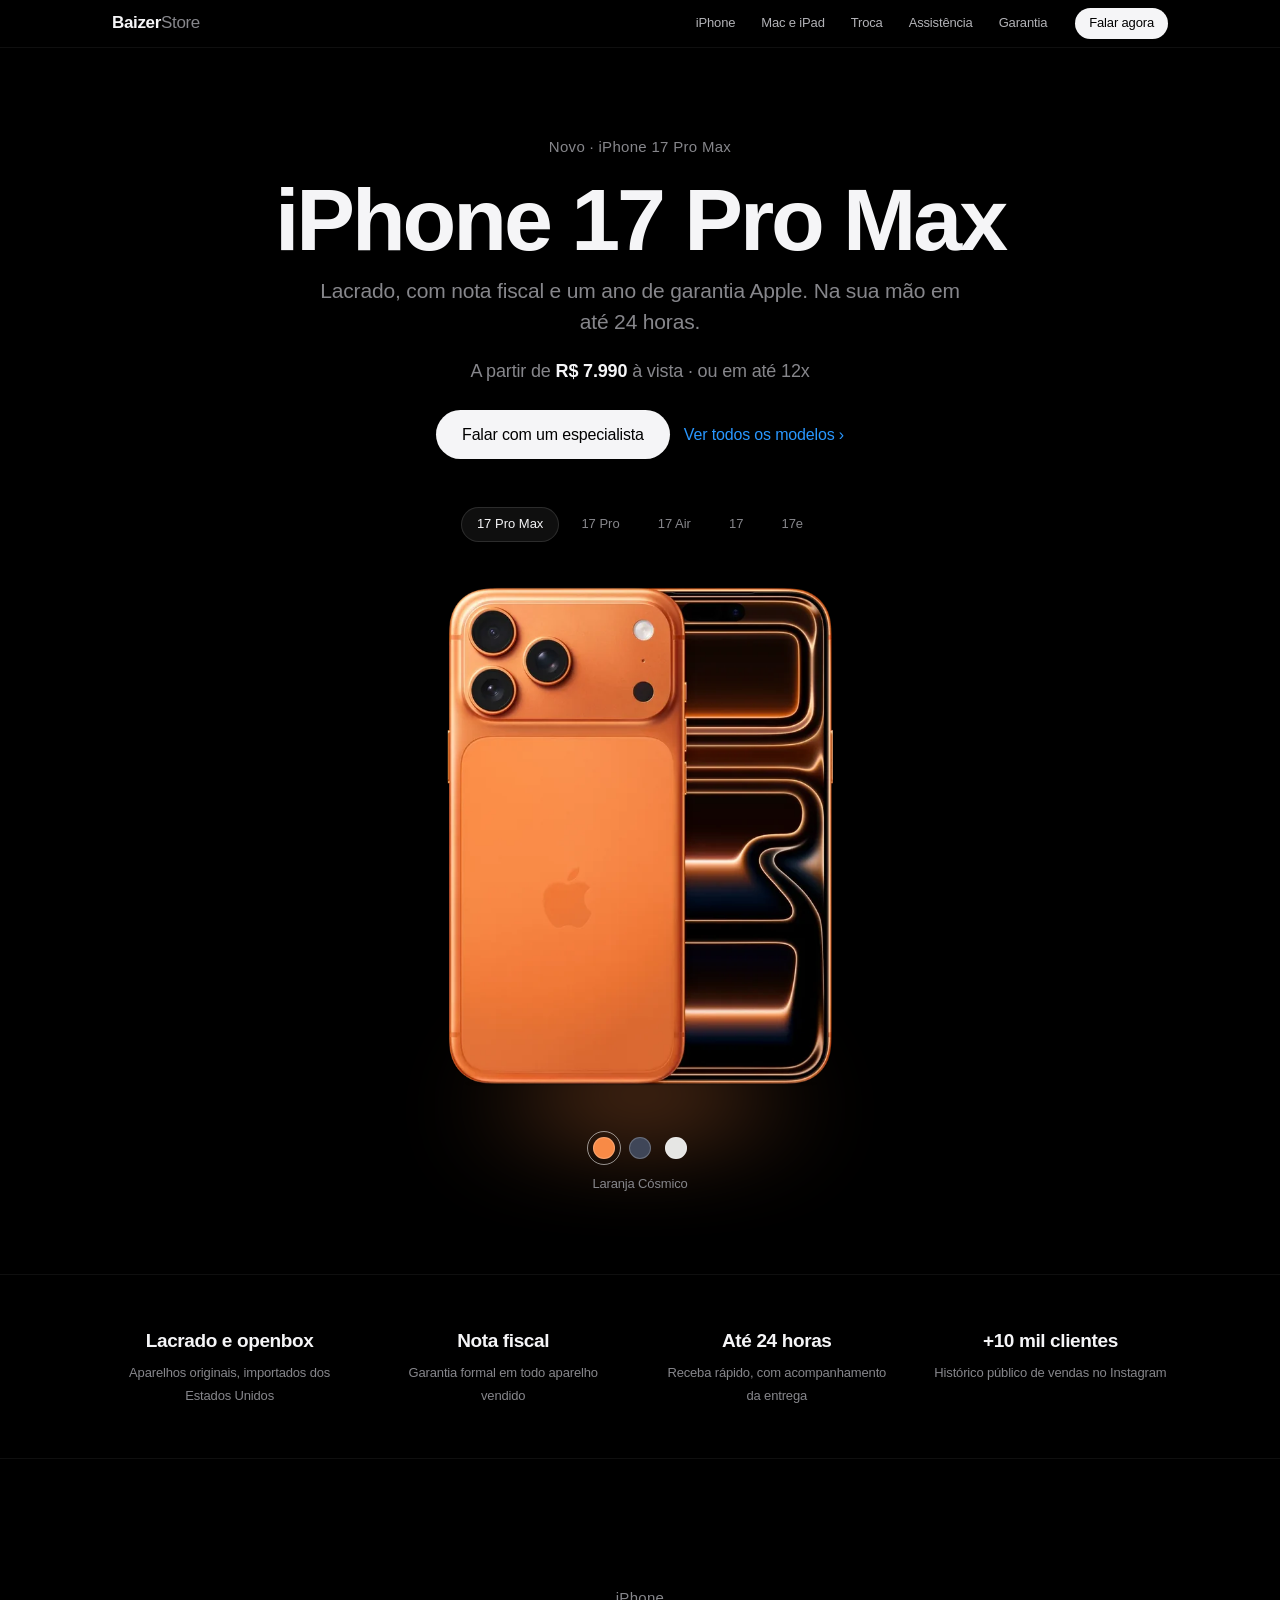
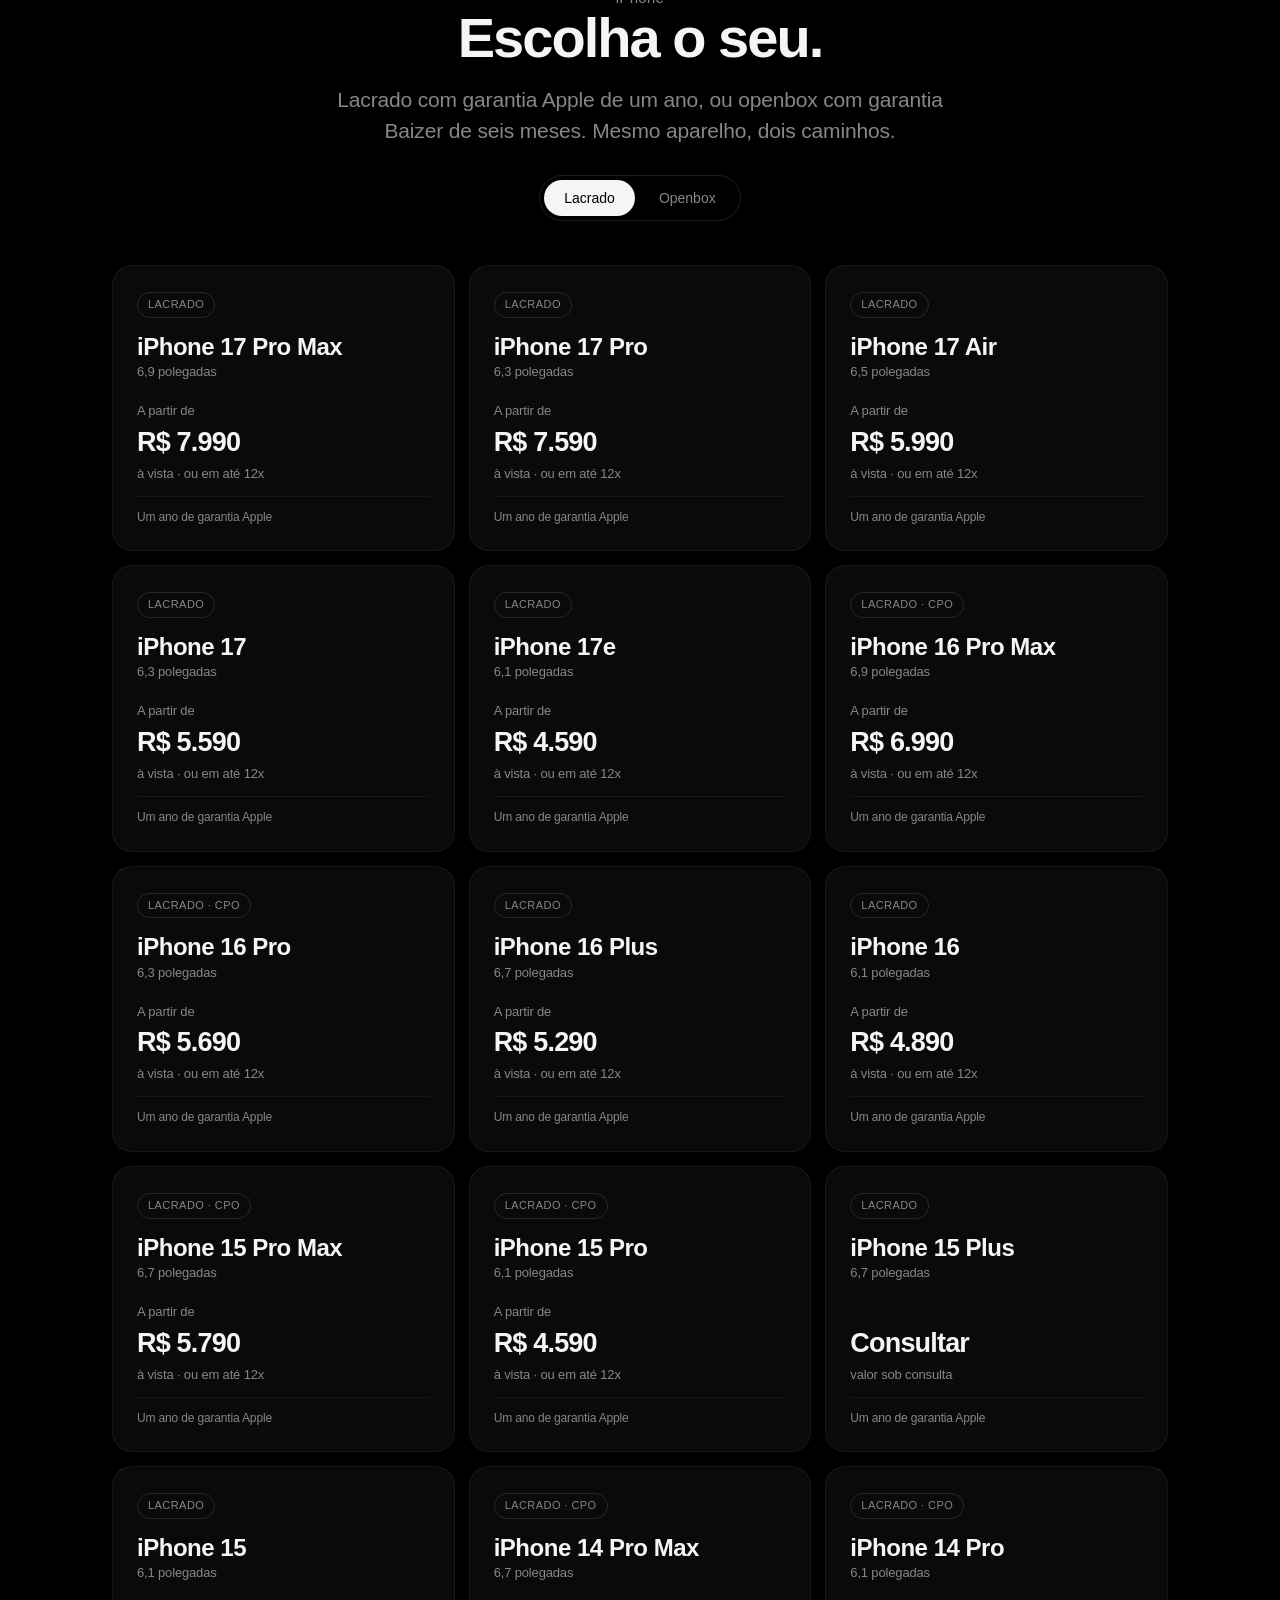
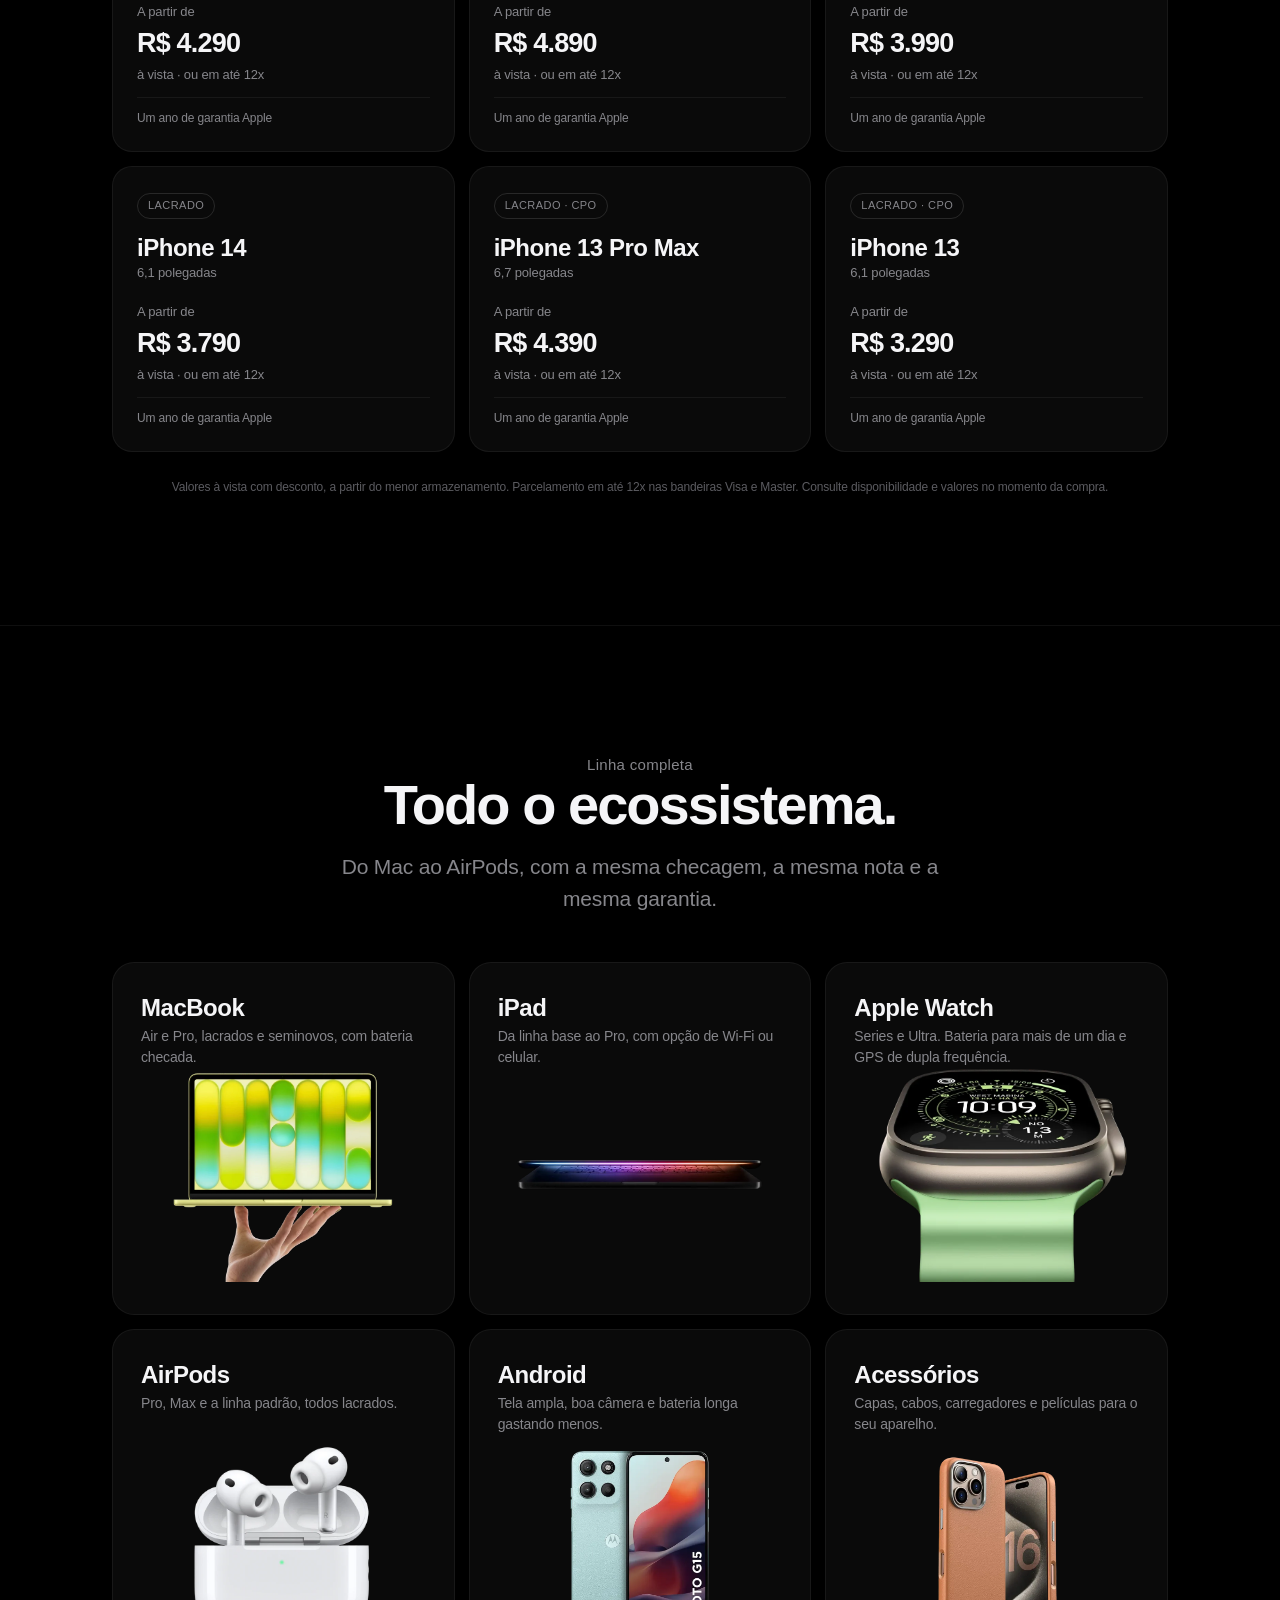
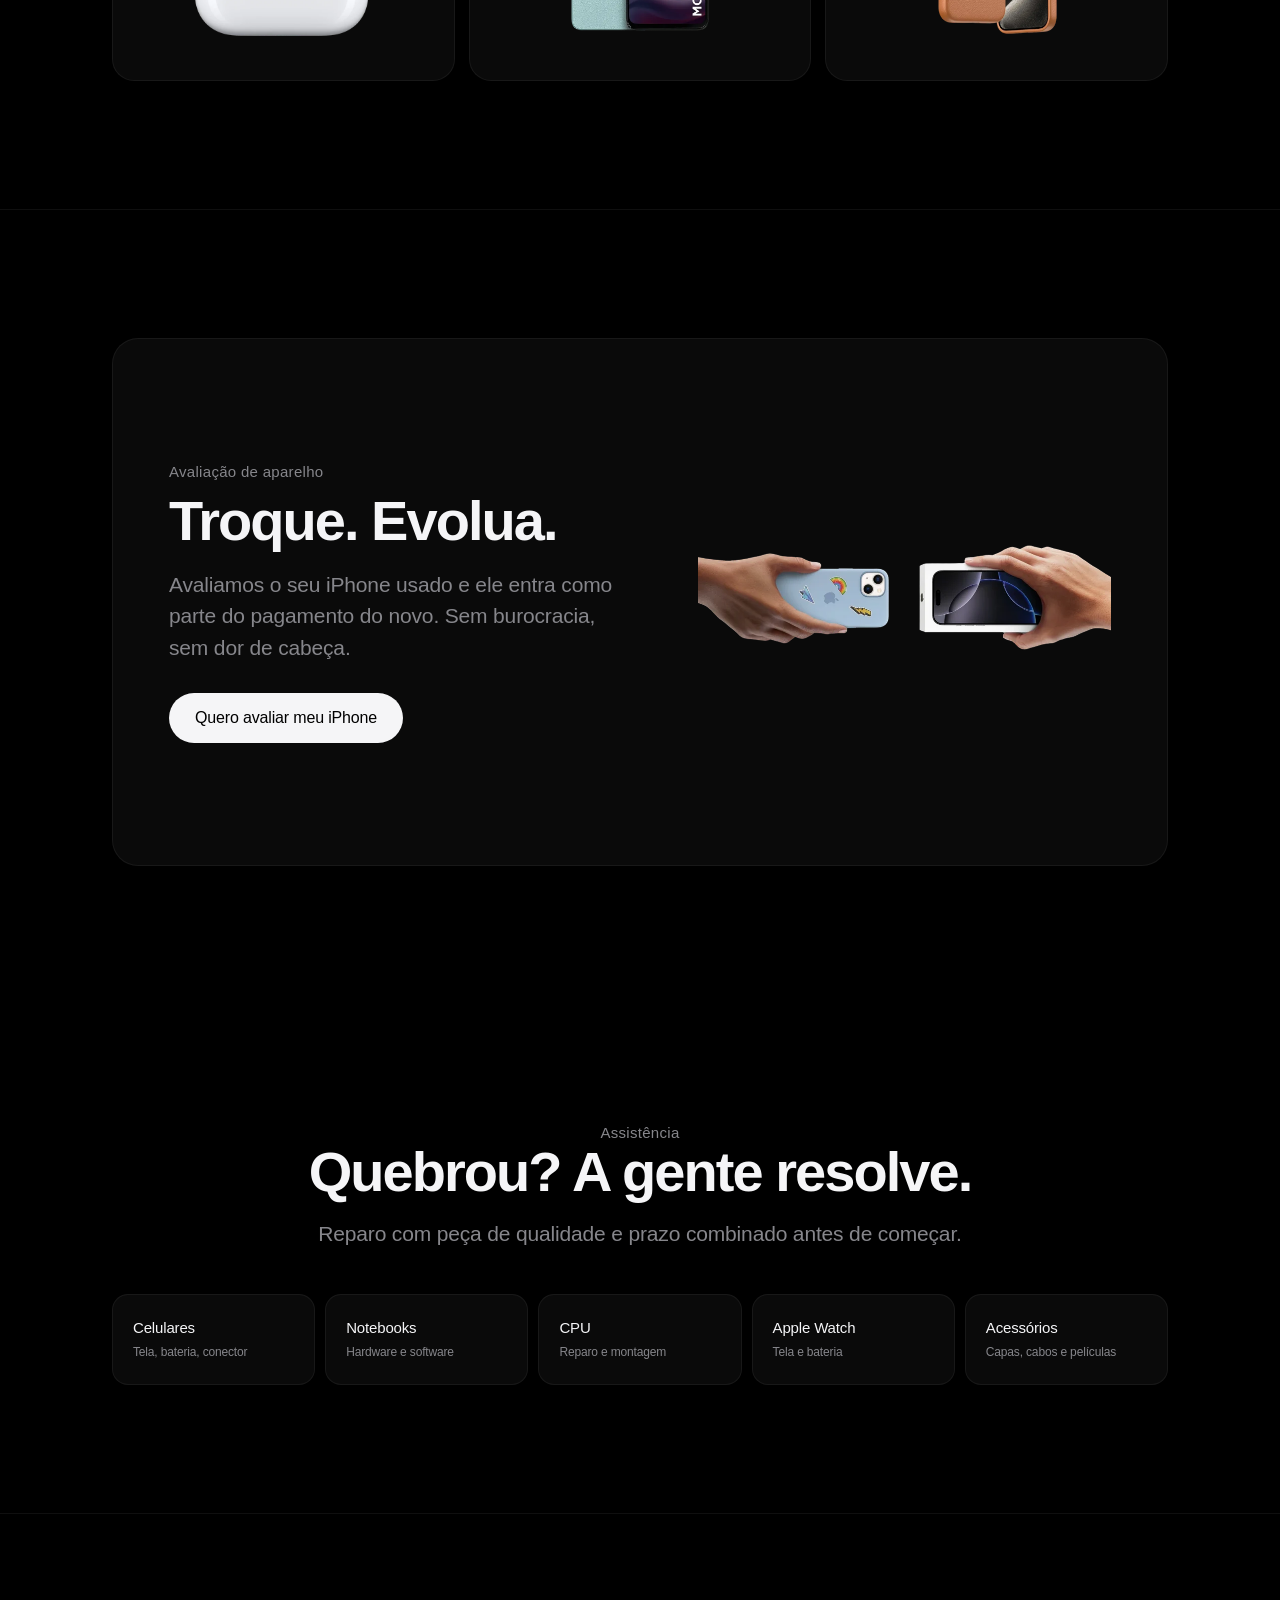
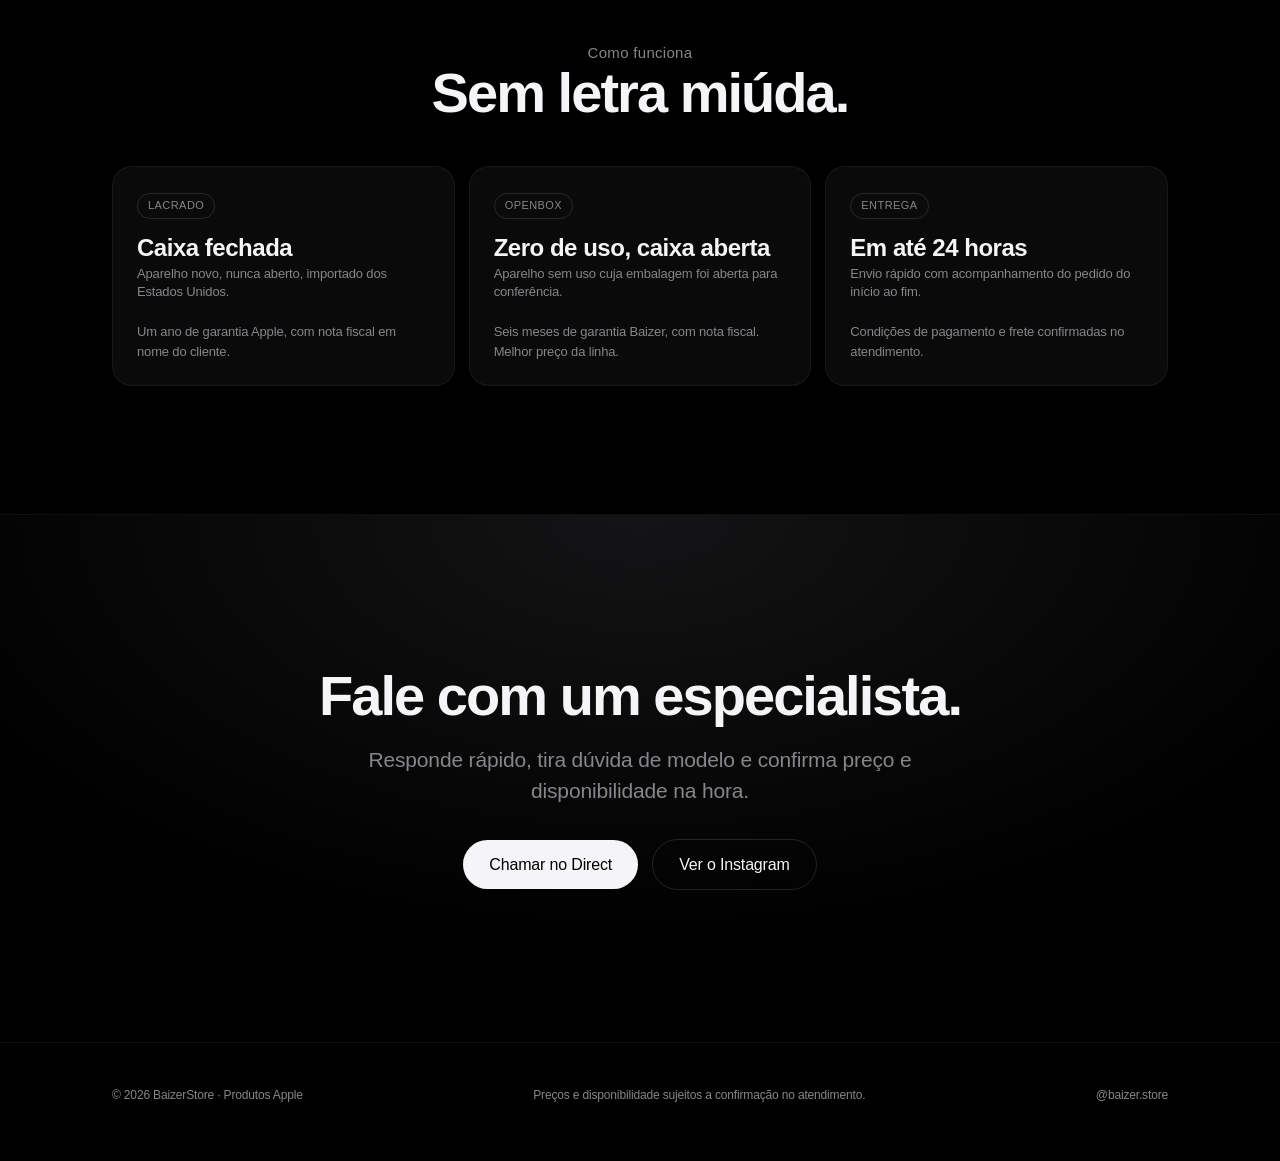
==== index.html @ 70002c38 "subindo loja para teste" ====
<!DOCTYPE html>
<html lang="pt-BR">
<head>
<meta charset="utf-8">
<meta name="viewport" content="width=device-width,initial-scale=1,viewport-fit=cover">
<title>BaizerStore — Produtos Apple</title>
<meta name="description" content="iPhone lacrado e openbox com nota fiscal, garantia e entrega em até 24 horas. Mais de 10 mil clientes satisfeitos.">
<style>
:root{
  --bg:#000; --surface:#0a0a0a; --surface2:#141416;
  --line:rgba(255,255,255,.12); --line2:rgba(255,255,255,.06);
  --txt:#f5f5f7; --muted:#86868b; --link:#2997ff;
  --nav:48px; --pad:clamp(20px,5vw,32px); --max:1120px;
}
*{margin:0;padding:0;box-sizing:border-box}
html{scroll-behavior:smooth;scroll-padding-top:calc(var(--nav) + 16px);-webkit-text-size-adjust:100%}
body{background:var(--bg);color:var(--txt);font-family:-apple-system,BlinkMacSystemFont,"SF Pro Display","SF Pro Text","Helvetica Neue",Helvetica,Arial,sans-serif;
  -webkit-font-smoothing:antialiased;line-height:1.45;letter-spacing:-.01em;overflow-x:hidden}
img{display:block;max-width:100%}
a{color:inherit;text-decoration:none}
button{font:inherit;color:inherit;background:none;border:0;cursor:pointer}
.wrap{max-width:var(--max);margin:0 auto;padding:0 var(--pad)}
.sec{padding:clamp(72px,11vw,128px) 0}
.eyebrow{font-size:clamp(13px,1.4vw,15px);color:var(--muted);letter-spacing:.02em;font-weight:500}
h1,h2,h3{letter-spacing:-.035em;font-weight:600;line-height:1.05}
h1{font-size:clamp(44px,9vw,88px)}
h2{font-size:clamp(32px,5.6vw,56px)}
h3{font-size:clamp(19px,2.2vw,24px);letter-spacing:-.02em}
.lead{color:var(--muted);font-size:clamp(16px,2vw,21px);line-height:1.5;max-width:56ch}
.center{text-align:center}.center .lead{margin-inline:auto}
.muted{color:var(--muted)}
.small{font-size:13px;line-height:1.5}

/* nav */
header{position:fixed;inset:0 0 auto;height:var(--nav);z-index:100;
  background:rgba(0,0,0,.72);backdrop-filter:saturate(180%) blur(20px);-webkit-backdrop-filter:saturate(180%) blur(20px);
  border-bottom:1px solid var(--line2)}
header .wrap{height:100%;display:flex;align-items:center;gap:28px}
.logo{font-weight:600;font-size:17px;letter-spacing:-.02em;margin-right:auto}
.logo span{color:var(--muted);font-weight:400}
nav{display:flex;gap:26px;font-size:13px;color:#d2d2d7}
nav a{opacity:.85;transition:opacity .2s}
nav a:hover{opacity:1}
.navcta{font-size:13px;font-weight:500;padding:6px 14px;border-radius:980px;background:var(--txt);color:#000}
@media(max-width:860px){nav{display:none}}

/* buttons */
.btn{display:inline-flex;align-items:center;justify-content:center;gap:8px;padding:13px 26px;border-radius:980px;
  font-size:16px;font-weight:500;transition:transform .2s,background .2s,opacity .2s;white-space:nowrap}
.btn:active{transform:scale(.97)}
.btn-p{background:var(--txt);color:#000}
.btn-p:hover{background:#fff}
.btn-s{border:1px solid var(--line);color:var(--txt)}
.btn-s:hover{background:rgba(255,255,255,.06)}
.link{color:var(--link);font-size:16px;display:inline-flex;align-items:center;gap:4px}
.link:hover{text-decoration:underline}
.actions{display:flex;gap:14px;flex-wrap:wrap;align-items:center;justify-content:center}

/* slots de imagem */
.slot{position:relative;display:grid;place-items:center;aspect-ratio:var(--ar,1);width:100%;overflow:hidden;border-radius:18px}
.slot img{position:absolute;inset:0;width:100%;height:100%;object-fit:contain}
.slot.empty img{display:none}
.slot.empty{border:1px dashed rgba(255,255,255,.16);background:
  radial-gradient(120% 90% at 50% 0%,rgba(255,255,255,.05),transparent 70%)}
.slot.empty::after{content:"img/" attr(data-file);position:absolute;font-size:11px;letter-spacing:0;
  color:#5b5b60;font-family:ui-monospace,SFMono-Regular,Menlo,monospace;padding:0 12px;text-align:center;line-height:1.6}

/* hero */
.hero{padding-top:calc(var(--nav) + clamp(48px,8vw,88px));padding-bottom:clamp(48px,7vw,80px);text-align:center}
.hero h1{margin:.18em 0 .1em}
.price-line{font-size:clamp(15px,1.8vw,18px);color:var(--muted);margin-bottom:26px}
.price-line b{color:var(--txt);font-weight:600}

/* device stage */
.stage{margin:clamp(28px,5vw,48px) auto 0;max-width:430px;perspective:1400px}
.device{transform-style:preserve-3d;animation:float 9s ease-in-out infinite;transition:transform .75s cubic-bezier(.32,.72,0,1),opacity .35s}
.device.swap{opacity:0;transform:rotateY(80deg) scale(.94)}
@media(max-width:600px){.stage{max-width:290px}}
@keyframes float{
  0%,100%{transform:rotateY(-13deg) rotateX(4deg) translateY(0)}
  50%{transform:rotateY(13deg) rotateX(-2deg) translateY(-14px)}
}
@media(prefers-reduced-motion:reduce){.device{animation:none}}
.glow{position:absolute;inset:auto 0 -6%;height:36%;filter:blur(46px);opacity:.5;z-index:-1;
  background:radial-gradient(60% 100% at 50% 100%,var(--glow,#3a3a3f),transparent 72%);transition:background .6s}
.stage-in{position:relative}
.models{display:flex;gap:6px;justify-content:center;margin-bottom:26px;overflow-x:auto;scrollbar-width:none;
  padding-inline:var(--pad);margin-inline:calc(var(--pad) * -1)}
.models::-webkit-scrollbar{display:none}
.models button{flex:0 0 auto}
.models button{font-size:13px;padding:7px 15px;border-radius:980px;color:var(--muted);border:1px solid transparent;transition:.25s}
.models button:hover{color:var(--txt)}
.models button[aria-selected="true"]{color:var(--txt);border-color:var(--line);background:rgba(255,255,255,.06)}
.colors{display:flex;gap:14px;justify-content:center;align-items:center;margin-top:30px;min-height:26px}
.colors button{width:22px;height:22px;border-radius:50%;box-shadow:inset 0 0 0 1px rgba(255,255,255,.22);
  position:relative;transition:transform .2s}
.colors button:hover{transform:scale(1.12)}
.colors button[aria-selected="true"]::after{content:"";position:absolute;inset:-6px;border-radius:50%;border:1px solid rgba(255,255,255,.55)}
.color-name{margin-top:14px;font-size:13px;color:var(--muted);min-height:19px}

/* trust bar */
.trust{border-block:1px solid var(--line2);padding:clamp(36px,5vw,52px) 0}
.trust ul{list-style:none;display:grid;grid-template-columns:repeat(4,1fr);gap:clamp(20px,3vw,40px);text-align:center}
.trust li strong{display:block;font-size:clamp(16px,1.9vw,19px);font-weight:600;letter-spacing:-.02em;margin-bottom:5px}
.trust li span{font-size:13px;color:var(--muted);line-height:1.5}
@media(max-width:720px){.trust ul{grid-template-columns:repeat(2,1fr);gap:30px 20px}}

/* tabs */
.tabs{display:inline-flex;gap:4px;padding:4px;border:1px solid var(--line);border-radius:980px;margin:28px auto 0}
.tabs button{font-size:14px;padding:8px 20px;border-radius:980px;color:var(--muted);transition:.25s}
.tabs button[aria-selected="true"]{background:var(--txt);color:#000;font-weight:500}

/* grid de modelos */
.grid{display:grid;gap:14px;margin-top:44px}
.g3{grid-template-columns:repeat(3,1fr)}
.g2{grid-template-columns:repeat(2,1fr)}
@media(max-width:900px){.g3{grid-template-columns:repeat(2,1fr)}}
@media(max-width:600px){.g3,.g2{grid-template-columns:1fr}}
.card{background:var(--surface);border:1px solid var(--line2);border-radius:20px;padding:26px 24px 24px;
  display:flex;flex-direction:column;transition:border-color .25s,transform .25s}
.card:hover{border-color:var(--line);transform:translateY(-3px)}
.tag{align-self:flex-start;font-size:11px;letter-spacing:.04em;text-transform:uppercase;color:var(--muted);
  border:1px solid var(--line);border-radius:980px;padding:4px 10px;margin-bottom:16px}
.card h3{margin-bottom:4px}
.card .spec{font-size:13px;color:var(--muted);margin-bottom:20px}
.card .from{margin-top:auto;font-size:13px;color:var(--muted)}
.card .val{font-size:clamp(22px,2.6vw,27px);font-weight:600;letter-spacing:-.03em;color:var(--txt);display:block;margin:2px 0 3px}
.card .warr{font-size:12px;color:var(--muted);margin-top:12px;padding-top:12px;border-top:1px solid var(--line2)}
.note{font-size:12px;color:#5b5b60;margin-top:26px;line-height:1.6}

/* categorias */
.cats{display:grid;grid-template-columns:repeat(3,1fr);gap:14px;margin-top:48px}
@media(max-width:900px){.cats{grid-template-columns:repeat(2,1fr)}}
@media(max-width:560px){.cats{grid-template-columns:1fr}}
.cat{background:var(--surface);border:1px solid var(--line2);border-radius:22px;padding:32px 28px;
  display:flex;flex-direction:column;min-height:320px;transition:border-color .25s,transform .25s}
.cat:hover{border-color:var(--line);transform:translateY(-3px)}
.cat h3{margin-bottom:6px}
.cat p{font-size:14px;color:var(--muted);line-height:1.5}
.cat .slot{margin-top:auto}

/* faixas */
.split{display:grid;grid-template-columns:1.05fr .95fr;gap:clamp(32px,6vw,72px);align-items:center}
@media(max-width:860px){.split{grid-template-columns:1fr}}
.panel{background:var(--surface);border:1px solid var(--line2);border-radius:26px;padding:clamp(32px,5vw,56px)}
.svcs{display:grid;grid-template-columns:repeat(5,1fr);gap:10px;margin-top:44px}
@media(max-width:900px){.svcs{grid-template-columns:repeat(2,1fr)}}
.svc{border:1px solid var(--line2);border-radius:16px;padding:22px 20px;font-size:15px;font-weight:500;
  background:var(--surface);transition:border-color .25s}
.svc:hover{border-color:var(--line)}
.svc span{display:block;font-size:12px;color:var(--muted);font-weight:400;margin-top:6px}

/* cta final */
.final{text-align:center;padding:clamp(88px,13vw,152px) 0;
  background:radial-gradient(90% 120% at 50% 0%,#141416,#000 68%);border-top:1px solid var(--line2)}

/* footer */
footer{border-top:1px solid var(--line2);padding:44px 0 56px;font-size:12px;color:var(--muted)}
.frow{display:flex;justify-content:space-between;gap:24px;flex-wrap:wrap;align-items:center}
footer a:hover{color:var(--txt)}
</style>
</head>
<body>

<header>
  <div class="wrap">
    <a class="logo" href="#topo">Baizer<span>Store</span></a>
    <nav>
      <a href="#iphone">iPhone</a>
      <a href="#linha">Mac e iPad</a>
      <a href="#troca">Troca</a>
      <a href="#servicos">Assistência</a>
      <a href="#garantia">Garantia</a>
    </nav>
    <a class="navcta" href="https://ig.me/m/baizer.store" target="_blank" rel="noopener">Falar agora</a>
  </div>
</header>

<main id="topo">

<!-- HERO -->
<section class="hero">
  <div class="wrap">
    <p class="eyebrow">Novo · iPhone 17 Pro Max</p>
    <h1 id="heroModelo">iPhone 17 Pro Max</h1>
    <p class="lead center" style="margin:0 auto 20px">Lacrado, com nota fiscal e um ano de garantia Apple. Na sua mão em até 24 horas.</p>
    <p class="price-line">A partir de <b id="heroPreco">R$ 7.990</b> à vista · ou em até 12x</p>
    <div class="actions">
      <a class="btn btn-p" href="https://ig.me/m/baizer.store" target="_blank" rel="noopener">Falar com um especialista</a>
      <a class="link" href="#iphone">Ver todos os modelos ›</a>
    </div>

    <div class="stage">
      <div class="models" id="modelTabs" role="tablist" aria-label="Modelos"></div>
      <div class="stage-in">
        <div class="glow" id="glow"></div>
        <div class="device" id="device">
          <div class="slot" style="--ar:4/5"><img id="heroImg" alt="iPhone"></div>
        </div>
      </div>
      <div class="colors" id="colorDots" role="tablist" aria-label="Cores"></div>
      <p class="color-name" id="colorName"></p>
    </div>
  </div>
</section>

<!-- TRUST -->
<section class="trust">
  <div class="wrap">
    <ul>
      <li><strong>Lacrado e openbox</strong><span>Aparelhos originais, importados dos Estados Unidos</span></li>
      <li><strong>Nota fiscal</strong><span>Garantia formal em todo aparelho vendido</span></li>
      <li><strong>Até 24 horas</strong><span>Receba rápido, com acompanhamento da entrega</span></li>
      <li><strong>+10 mil clientes</strong><span>Histórico público de vendas no Instagram</span></li>
    </ul>
  </div>
</section>

<!-- IPHONE -->
<section class="sec" id="iphone">
  <div class="wrap center">
    <p class="eyebrow">iPhone</p>
    <h2>Escolha o seu.</h2>
    <p class="lead center" style="margin-top:16px">Lacrado com garantia Apple de um ano, ou openbox com garantia Baizer de seis meses. Mesmo aparelho, dois caminhos.</p>
    <div class="tabs" id="condTabs" role="tablist" aria-label="Condição">
      <button role="tab" aria-selected="true" data-cond="lacrado">Lacrado</button>
      <button role="tab" aria-selected="false" data-cond="openbox">Openbox</button>
    </div>
  </div>
  <div class="wrap">
    <div class="grid g3" id="iphoneGrid"></div>
    <p class="note center" id="condNota"></p>
  </div>
</section>

<!-- CATEGORIAS -->
<section class="sec" id="linha" style="border-top:1px solid var(--line2)">
  <div class="wrap center">
    <p class="eyebrow">Linha completa</p>
    <h2>Todo o ecossistema.</h2>
    <p class="lead center" style="margin-top:16px">Do Mac ao AirPods, com a mesma checagem, a mesma nota e a mesma garantia.</p>
  </div>
  <div class="wrap">
    <div class="cats">
      <a class="cat" href="https://ig.me/m/baizer.store" target="_blank" rel="noopener">
        <h3>MacBook</h3><p>Air e Pro, lacrados e seminovos, com bateria checada.</p>
        <div class="slot" style="--ar:4/3" data-file="macbook.png"><img src="img/macbook.png" alt="MacBook"></div>
      </a>
      <a class="cat" href="https://ig.me/m/baizer.store" target="_blank" rel="noopener">
        <h3>iPad</h3><p>Da linha base ao Pro, com opção de Wi-Fi ou celular.</p>
        <div class="slot" style="--ar:4/3" data-file="ipad.png"><img src="img/ipad.png" alt="iPad"></div>
      </a>
      <a class="cat" href="https://ig.me/m/baizer.store" target="_blank" rel="noopener">
        <h3>Apple Watch</h3><p>Series e Ultra. Bateria para mais de um dia e GPS de dupla frequência.</p>
        <div class="slot" style="--ar:4/3" data-file="apple-watch.png"><img src="img/apple-watch.png" alt="Apple Watch"></div>
      </a>
      <a class="cat" href="https://ig.me/m/baizer.store" target="_blank" rel="noopener">
        <h3>AirPods</h3><p>Pro, Max e a linha padrão, todos lacrados.</p>
        <div class="slot" style="--ar:4/3" data-file="airpods.png"><img src="img/airpods.png" alt="AirPods"></div>
      </a>
      <a class="cat" href="https://ig.me/m/baizer.store" target="_blank" rel="noopener">
        <h3>Android</h3><p>Tela ampla, boa câmera e bateria longa gastando menos.</p>
        <div class="slot" style="--ar:4/3" data-file="android.png"><img src="img/android.png" alt="Android"></div>
      </a>
      <a class="cat" href="https://ig.me/m/baizer.store" target="_blank" rel="noopener">
        <h3>Acessórios</h3><p>Capas, cabos, carregadores e películas para o seu aparelho.</p>
        <div class="slot" style="--ar:4/3" data-file="acessorios.png"><img src="img/acessorios.png" alt="Acessórios"></div>
      </a>
    </div>
  </div>
</section>

<!-- TROCA -->
<section class="sec" id="troca" style="border-top:1px solid var(--line2)">
  <div class="wrap">
    <div class="panel split">
      <div>
        <p class="eyebrow">Avaliação de aparelho</p>
        <h2 style="margin:.16em 0 18px">Troque. Evolua.</h2>
        <p class="lead">Avaliamos o seu iPhone usado e ele entra como parte do pagamento do novo. Sem burocracia, sem dor de cabeça.</p>
        <div class="actions" style="justify-content:flex-start;margin-top:30px">
          <a class="btn btn-p" href="https://ig.me/m/baizer.store" target="_blank" rel="noopener">Quero avaliar meu iPhone</a>
        </div>
      </div>
      <div class="slot" style="--ar:1/1" data-file="troca.png"><img src="img/troca.png" alt="Avaliação de iPhone usado"></div>
    </div>
  </div>
</section>

<!-- SERVICOS -->
<section class="sec" id="servicos">
  <div class="wrap center">
    <p class="eyebrow">Assistência</p>
    <h2>Quebrou? A gente resolve.</h2>
    <p class="lead center" style="margin-top:16px">Reparo com peça de qualidade e prazo combinado antes de começar.</p>
  </div>
  <div class="wrap">
    <div class="svcs">
      <div class="svc">Celulares<span>Tela, bateria, conector</span></div>
      <div class="svc">Notebooks<span>Hardware e software</span></div>
      <div class="svc">CPU<span>Reparo e montagem</span></div>
      <div class="svc">Apple Watch<span>Tela e bateria</span></div>
      <div class="svc">Acessórios<span>Capas, cabos e películas</span></div>
    </div>
  </div>
</section>

<!-- GARANTIA -->
<section class="sec" id="garantia" style="border-top:1px solid var(--line2)">
  <div class="wrap center">
    <p class="eyebrow">Como funciona</p>
    <h2>Sem letra miúda.</h2>
  </div>
  <div class="wrap">
    <div class="grid g3">
      <div class="card"><span class="tag">Lacrado</span><h3>Caixa fechada</h3>
        <p class="spec">Aparelho novo, nunca aberto, importado dos Estados Unidos.</p>
        <p class="muted small">Um ano de garantia Apple, com nota fiscal em nome do cliente.</p></div>
      <div class="card"><span class="tag">Openbox</span><h3>Zero de uso, caixa aberta</h3>
        <p class="spec">Aparelho sem uso cuja embalagem foi aberta para conferência.</p>
        <p class="muted small">Seis meses de garantia Baizer, com nota fiscal. Melhor preço da linha.</p></div>
      <div class="card"><span class="tag">Entrega</span><h3>Em até 24 horas</h3>
        <p class="spec">Envio rápido com acompanhamento do pedido do início ao fim.</p>
        <p class="muted small">Condições de pagamento e frete confirmadas no atendimento.</p></div>
    </div>
  </div>
</section>

<!-- CTA FINAL -->
<section class="final">
  <div class="wrap">
    <h2>Fale com um especialista.</h2>
    <p class="lead center" style="margin:18px auto 32px">Responde rápido, tira dúvida de modelo e confirma preço e disponibilidade na hora.</p>
    <div class="actions">
      <a class="btn btn-p" href="https://ig.me/m/baizer.store" target="_blank" rel="noopener">Chamar no Direct</a>
      <a class="btn btn-s" href="https://www.instagram.com/baizer.store/" target="_blank" rel="noopener">Ver o Instagram</a>
    </div>
  </div>
</section>

</main>

<footer>
  <div class="wrap frow">
    <p>© <span id="ano"></span> BaizerStore · Produtos Apple</p>
    <p>Preços e disponibilidade sujeitos a confirmação no atendimento.</p>
    <p><a href="https://www.instagram.com/baizer.store/" target="_blank" rel="noopener">@baizer.store</a></p>
  </div>
</footer>

<script>
/* ─── CONFIG: edite aqui ────────────────────────────────────────────────
   CONTATO  → troque por https://wa.me/55DDDNUMERO quando tiver o WhatsApp
   MODELOS  → nomes de cor e hex do destaque (confira antes de publicar)
   Imagens  → salve em img/ com o nome que aparece no slot vazio        */

const MODELOS = [
  {id:'iphone-17-pro-max', nome:'iPhone 17 Pro Max', preco:'R$ 7.990',
   cores:[['Laranja Cósmico','#f88a46'],['Azul Profundo','#3f4658'],['Prata','#e6e6e4']]},
  {id:'iphone-17-pro', nome:'iPhone 17 Pro', preco:'R$ 7.590',
   cores:[['Laranja Cósmico','#f88a46'],['Azul Profundo','#3f4658'],['Prata','#e6e6e4']]},
  {id:'iphone-17-air', nome:'iPhone 17 Air', preco:'R$ 5.990',
   cores:[['Azul Céu','#cddfeb'],['Dourado Claro','#e8ddc4'],['Branco Nuvem','#f3f3f3'],['Preto Espacial','#363636']]},
  {id:'iphone-17', nome:'iPhone 17', preco:'R$ 5.590',
   cores:[['Lavanda','#e5d9e8'],['Névoa','#a8b9cf'],['Sálvia','#b5c098'],['Branco','#eeeeec'],['Preto','#2f3031']]},
  {id:'iphone-17e', nome:'iPhone 17e', preco:'R$ 4.590',
   cores:[['Rosa Pálido','#f7dcda'],['Branco','#f5f5f2'],['Preto','#3a3a3a']]}
];

const LACRADO = [
  ['iPhone 17 Pro Max','6,9 polegadas','R$ 7.990',''],
  ['iPhone 17 Pro','6,3 polegadas','R$ 7.590',''],
  ['iPhone 17 Air','6,5 polegadas','R$ 5.990',''],
  ['iPhone 17','6,3 polegadas','R$ 5.590',''],
  ['iPhone 17e','6,1 polegadas','R$ 4.590',''],
  ['iPhone 16 Pro Max','6,9 polegadas','R$ 6.990','CPO'],
  ['iPhone 16 Pro','6,3 polegadas','R$ 5.690','CPO'],
  ['iPhone 16 Plus','6,7 polegadas','R$ 5.290',''],
  ['iPhone 16','6,1 polegadas','R$ 4.890',''],
  ['iPhone 15 Pro Max','6,7 polegadas','R$ 5.790','CPO'],
  ['iPhone 15 Pro','6,1 polegadas','R$ 4.590','CPO'],
  ['iPhone 15 Plus','6,7 polegadas','',''],
  ['iPhone 15','6,1 polegadas','R$ 4.290',''],
  ['iPhone 14 Pro Max','6,7 polegadas','R$ 4.890','CPO'],
  ['iPhone 14 Pro','6,1 polegadas','R$ 3.990','CPO'],
  ['iPhone 14','6,1 polegadas','R$ 3.790',''],
  ['iPhone 13 Pro Max','6,7 polegadas','R$ 4.390','CPO'],
  ['iPhone 13','6,1 polegadas','R$ 3.290','CPO']
];

const OPENBOX = [
  ['iPhone 17 Pro','6,3 polegadas','R$ 6.790',''],
  ['iPhone 17 Air','6,5 polegadas','R$ 5.390',''],
  ['iPhone 17','6,3 polegadas','R$ 4.890',''],
  ['iPhone 16 Pro Max','6,9 polegadas','R$ 5.890',''],
  ['iPhone 16 Pro','6,3 polegadas','R$ 4.890',''],
  ['iPhone 16','6,1 polegadas','R$ 3.990',''],
  ['iPhone 15 Pro Max','6,7 polegadas','R$ 4.590',''],
  ['iPhone 15 Pro','6,1 polegadas','R$ 3.990',''],
  ['iPhone 15 Plus','6,7 polegadas','R$ 3.390',''],
  ['iPhone 15','6,1 polegadas','R$ 3.090',''],
  ['iPhone 14 Pro Max','6,7 polegadas','R$ 3.890',''],
  ['iPhone 14 Pro','6,1 polegadas','R$ 3.390',''],
  ['iPhone 14 Plus','6,7 polegadas','R$ 2.590',''],
  ['iPhone 14','6,1 polegadas','R$ 2.390',''],
  ['iPhone 13 Pro Max','6,7 polegadas','R$ 3.290',''],
  ['iPhone 13 Pro','6,1 polegadas','R$ 2.890',''],
  ['iPhone 13','6,1 polegadas','R$ 2.299','']
];

const CONTATO = 'https://ig.me/m/baizer.store';
const $ = s => document.querySelector(s);

/* ─── Hero: modelos + cores ─────────────────────────────────────────── */
let mi = 0, ci = 0, auto;
const device = $('#device'), heroImg = $('#heroImg'), slot = heroImg.parentElement;

function pintar(){
  const m = MODELOS[mi], [nome, hex] = m.cores[ci];
  const cor = nome.toLowerCase().normalize('NFD').replace(/[\u0300-\u036f]/g,'').replace(/\s+/g,'-');
  device.classList.add('swap');
  setTimeout(() => {
    const c = 'img/' + m.id + '-' + cor, b = 'img/' + m.id;
    slot.dataset.file = m.id + '-' + cor + '.webp';
    foto(heroImg, [c + '.webp', c + '.png', b + '.webp', b + '.png']);
    device.classList.remove('swap');
  }, 260);
  $('#glow').style.setProperty('--glow', hex);
  $('#heroModelo').textContent = m.nome;
  $('#heroPreco').textContent = m.preco;
  $('#colorName').textContent = nome;
  [...$('#modelTabs').children].forEach((b, i) => b.setAttribute('aria-selected', i === mi));
  [...$('#colorDots').children].forEach((b, i) => b.setAttribute('aria-selected', i === ci));
}

/* tenta img/modelo-cor.png; se não existir, cai pra img/modelo.png; senão marca o slot */
function foto(el, srcs){
  let i = 0;
  const proxima = () => {
    if (i < srcs.length) el.src = srcs[i++];
    else { el.removeAttribute('src'); el.parentElement.classList.add('empty'); }
  };
  el.onerror = proxima;
  el.onload = () => el.parentElement.classList.remove('empty');
  proxima();
}

function dots(){
  $('#colorDots').innerHTML = MODELOS[mi].cores
    .map(([n, h], i) => `<button role="tab" title="${n}" data-i="${i}" style="background:${h}"></button>`).join('');
}

$('#modelTabs').innerHTML = MODELOS
  .map((m, i) => `<button role="tab" data-i="${i}">${m.nome.replace('iPhone ', '')}</button>`).join('');

$('#modelTabs').onclick = e => { const b = e.target.closest('button'); if (!b) return; mi = +b.dataset.i; ci = 0; dots(); pintar(); parar(); };
$('#colorDots').onclick = e => { const b = e.target.closest('button'); if (!b) return; ci = +b.dataset.i; pintar(); parar(); };

function parar(){ clearInterval(auto); }
auto = setInterval(() => { ci = (ci + 1) % MODELOS[mi].cores.length; if (!ci) { mi = (mi + 1) % MODELOS.length; dots(); } pintar(); }, 4200);

dots(); pintar();

/* ─── Grid de iPhones ───────────────────────────────────────────────── */
function grid(cond){
  const lista = cond === 'lacrado' ? LACRADO : OPENBOX;
  const garantia = cond === 'lacrado' ? 'Um ano de garantia Apple' : 'Seis meses de garantia Baizer';
  $('#iphoneGrid').innerHTML = lista.map(([n, t, p, cpo]) => `
    <a class="card" href="${CONTATO}" target="_blank" rel="noopener">
      <span class="tag">${cond === 'lacrado' ? (cpo ? 'Lacrado · CPO' : 'Lacrado') : 'Openbox'}</span>
      <h3>${n}</h3><p class="spec">${t}</p>
      <p class="from">${p ? 'A partir de' : ''}<span class="val">${p || 'Consultar'}</span>${p ? 'à vista · ou em até 12x' : 'valor sob consulta'}</p>
      <p class="warr">${garantia}</p>
    </a>`).join('');
  $('#condNota').textContent = cond === 'lacrado'
    ? 'Valores à vista com desconto, a partir do menor armazenamento. Parcelamento em até 12x nas bandeiras Visa e Master. Consulte disponibilidade e valores no momento da compra.'
    : 'Openbox: aparelho sem uso com a caixa aberta para conferência. Valores à vista com desconto, a partir do menor armazenamento. Consulte disponibilidade e valores no momento da compra.';
}

$('#condTabs').onclick = e => {
  const b = e.target.closest('button'); if (!b) return;
  [...e.currentTarget.children].forEach(x => x.setAttribute('aria-selected', x === b));
  grid(b.dataset.cond);
};
grid('lacrado');

/* ─── Slots estáticos sem imagem viram placeholder ─────────────────── */
document.querySelectorAll('.slot img:not(#heroImg)').forEach(img => {
  const b = img.getAttribute('src').replace(/\.\w+$/, '');
  img.parentElement.dataset.file = b.split('/').pop() + '.webp';
  foto(img, [b + '.webp', b + '.png']);
});

/* ─── Links de contato + ano ────────────────────────────────────────── */
document.querySelectorAll('a[href="https://ig.me/m/baizer.store"]').forEach(a => a.href = CONTATO);
$('#ano').textContent = new Date().getFullYear();
</script>
</body>
</html>
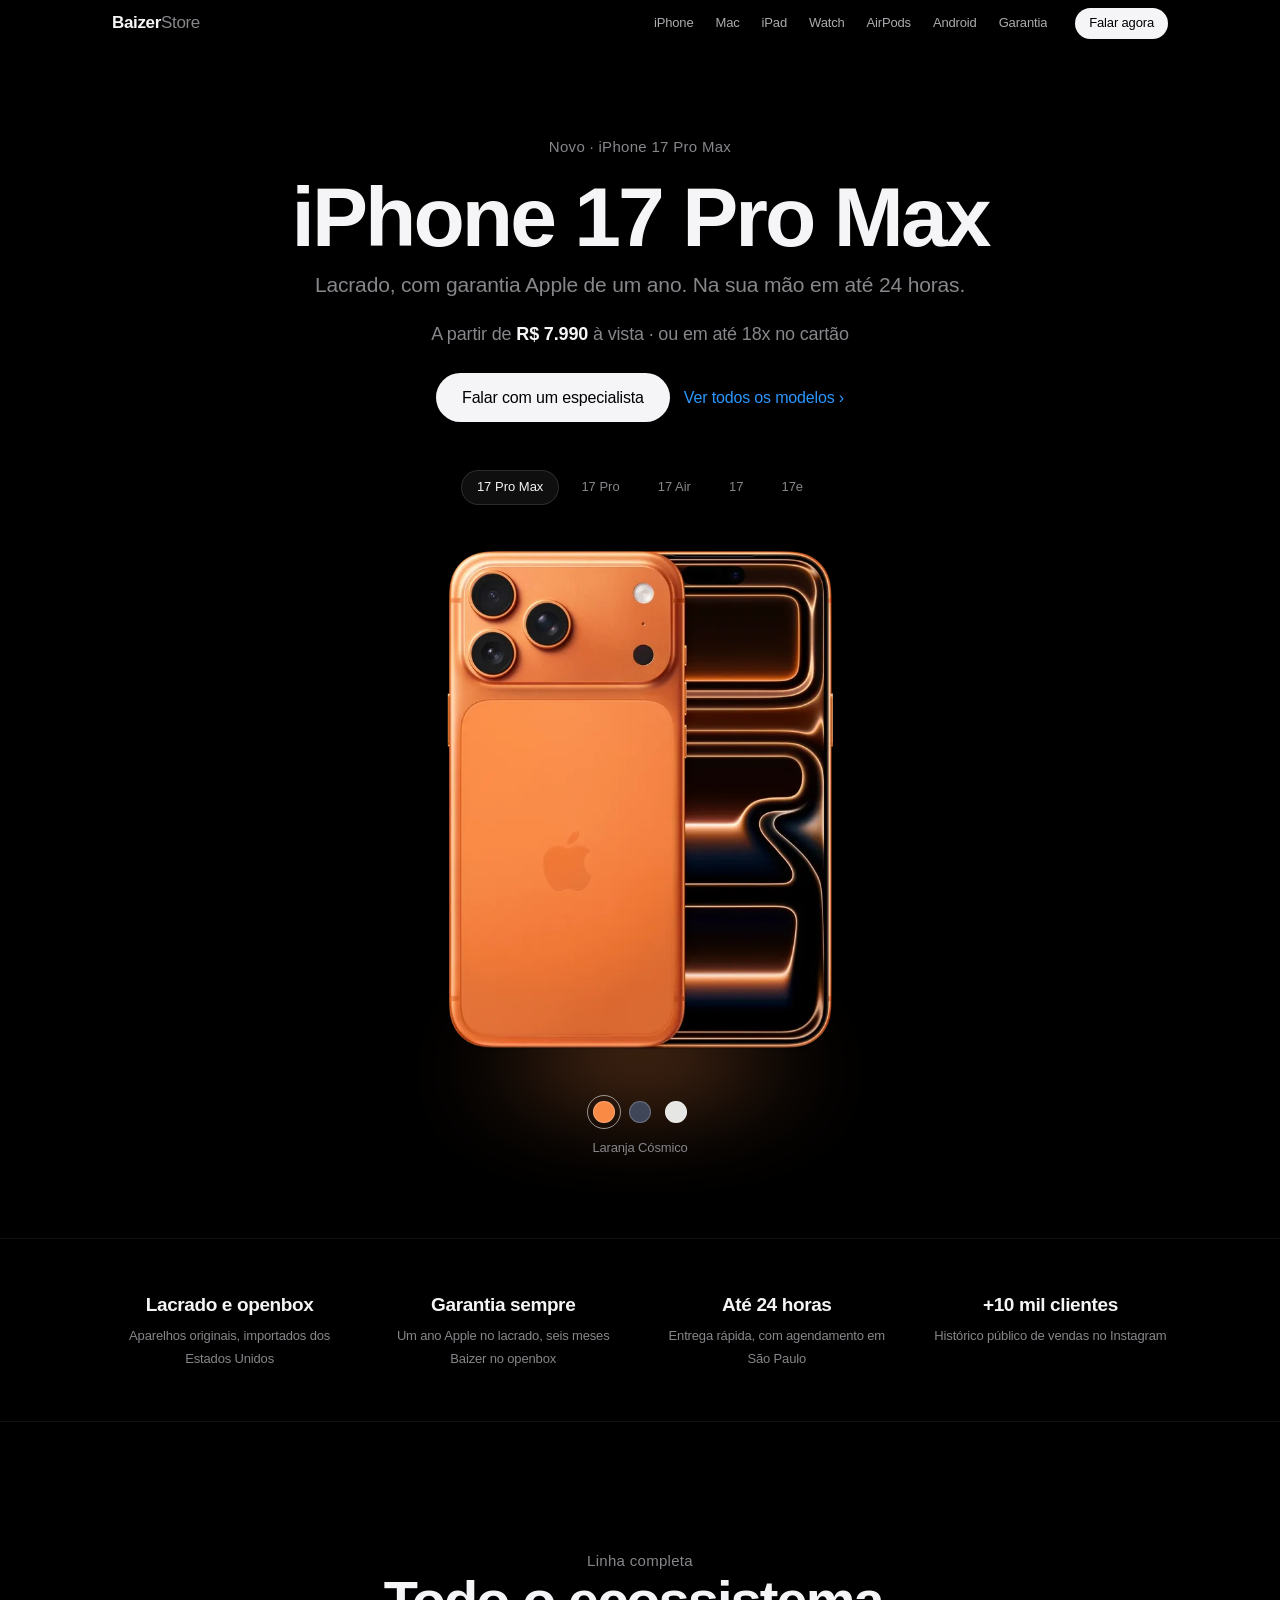
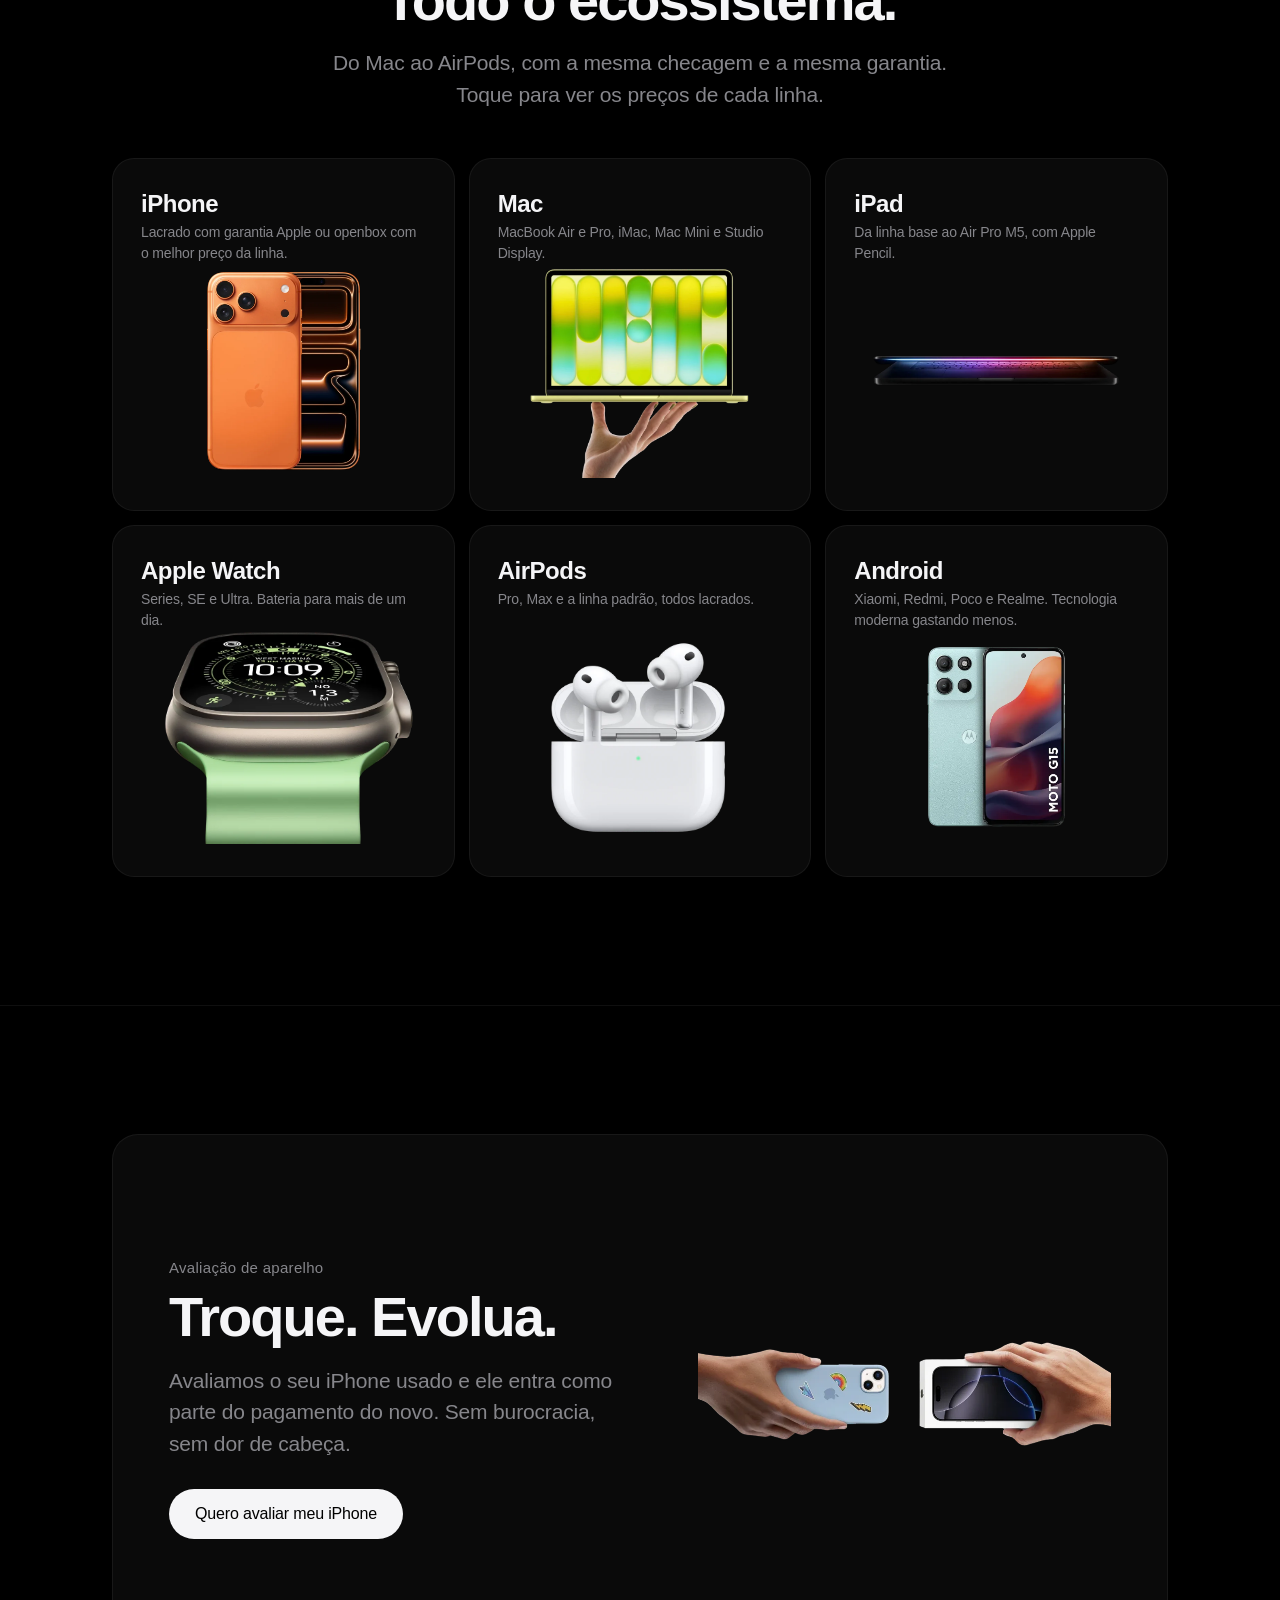
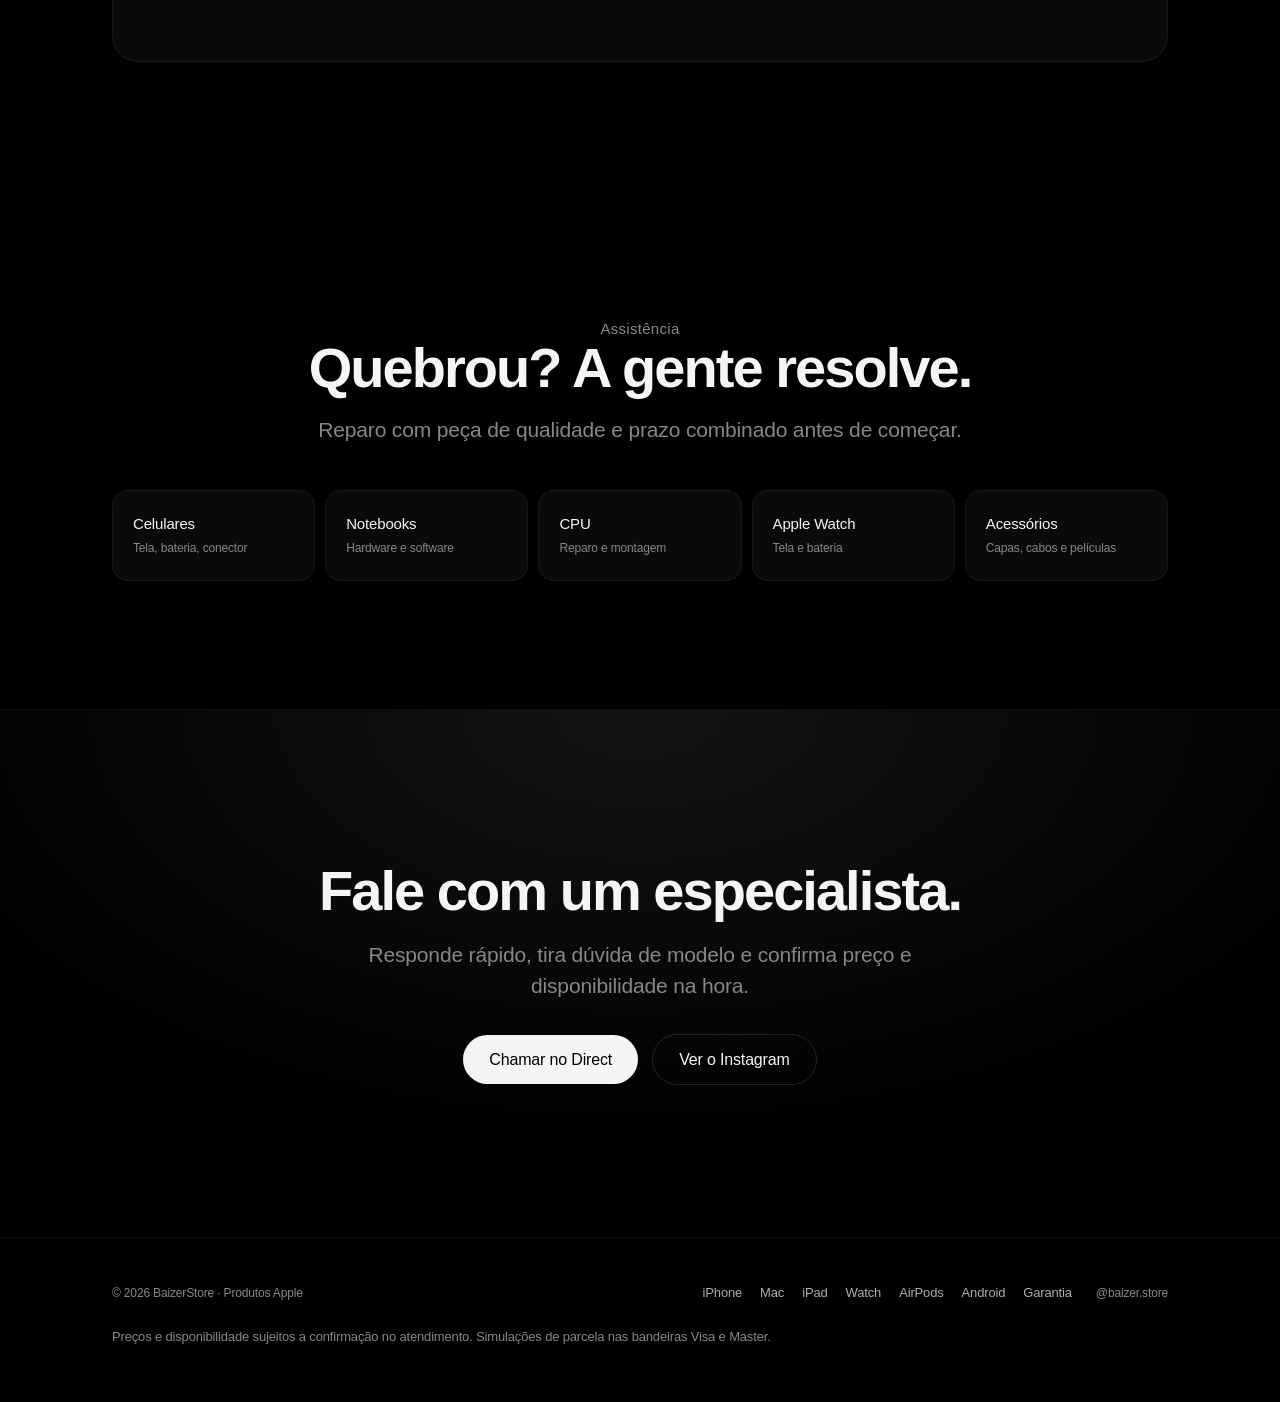
==== commit af808776: "feat: colocando paginas de cada item" ====
--- a/index.html
+++ b/index.html
@@ -5,191 +5,21 @@
 <meta name="viewport" content="width=device-width,initial-scale=1,viewport-fit=cover">
 <title>BaizerStore — Produtos Apple</title>
 <meta name="description" content="iPhone lacrado e openbox com nota fiscal, garantia e entrega em até 24 horas. Mais de 10 mil clientes satisfeitos.">
-<style>
-:root{
-  --bg:#000; --surface:#0a0a0a; --surface2:#141416;
-  --line:rgba(255,255,255,.12); --line2:rgba(255,255,255,.06);
-  --txt:#f5f5f7; --muted:#86868b; --link:#2997ff;
-  --nav:48px; --pad:clamp(20px,5vw,32px); --max:1120px;
-}
-*{margin:0;padding:0;box-sizing:border-box}
-html{scroll-behavior:smooth;scroll-padding-top:calc(var(--nav) + 16px);-webkit-text-size-adjust:100%}
-body{background:var(--bg);color:var(--txt);font-family:-apple-system,BlinkMacSystemFont,"SF Pro Display","SF Pro Text","Helvetica Neue",Helvetica,Arial,sans-serif;
-  -webkit-font-smoothing:antialiased;line-height:1.45;letter-spacing:-.01em;overflow-x:hidden}
-img{display:block;max-width:100%}
-a{color:inherit;text-decoration:none}
-button{font:inherit;color:inherit;background:none;border:0;cursor:pointer}
-.wrap{max-width:var(--max);margin:0 auto;padding:0 var(--pad)}
-.sec{padding:clamp(72px,11vw,128px) 0}
-.eyebrow{font-size:clamp(13px,1.4vw,15px);color:var(--muted);letter-spacing:.02em;font-weight:500}
-h1,h2,h3{letter-spacing:-.035em;font-weight:600;line-height:1.05}
-h1{font-size:clamp(44px,9vw,88px)}
-h2{font-size:clamp(32px,5.6vw,56px)}
-h3{font-size:clamp(19px,2.2vw,24px);letter-spacing:-.02em}
-.lead{color:var(--muted);font-size:clamp(16px,2vw,21px);line-height:1.5;max-width:56ch}
-.center{text-align:center}.center .lead{margin-inline:auto}
-.muted{color:var(--muted)}
-.small{font-size:13px;line-height:1.5}
-
-/* nav */
-header{position:fixed;inset:0 0 auto;height:var(--nav);z-index:100;
-  background:rgba(0,0,0,.72);backdrop-filter:saturate(180%) blur(20px);-webkit-backdrop-filter:saturate(180%) blur(20px);
-  border-bottom:1px solid var(--line2)}
-header .wrap{height:100%;display:flex;align-items:center;gap:28px}
-.logo{font-weight:600;font-size:17px;letter-spacing:-.02em;margin-right:auto}
-.logo span{color:var(--muted);font-weight:400}
-nav{display:flex;gap:26px;font-size:13px;color:#d2d2d7}
-nav a{opacity:.85;transition:opacity .2s}
-nav a:hover{opacity:1}
-.navcta{font-size:13px;font-weight:500;padding:6px 14px;border-radius:980px;background:var(--txt);color:#000}
-@media(max-width:860px){nav{display:none}}
-
-/* buttons */
-.btn{display:inline-flex;align-items:center;justify-content:center;gap:8px;padding:13px 26px;border-radius:980px;
-  font-size:16px;font-weight:500;transition:transform .2s,background .2s,opacity .2s;white-space:nowrap}
-.btn:active{transform:scale(.97)}
-.btn-p{background:var(--txt);color:#000}
-.btn-p:hover{background:#fff}
-.btn-s{border:1px solid var(--line);color:var(--txt)}
-.btn-s:hover{background:rgba(255,255,255,.06)}
-.link{color:var(--link);font-size:16px;display:inline-flex;align-items:center;gap:4px}
-.link:hover{text-decoration:underline}
-.actions{display:flex;gap:14px;flex-wrap:wrap;align-items:center;justify-content:center}
-
-/* slots de imagem */
-.slot{position:relative;display:grid;place-items:center;aspect-ratio:var(--ar,1);width:100%;overflow:hidden;border-radius:18px}
-.slot img{position:absolute;inset:0;width:100%;height:100%;object-fit:contain}
-.slot.empty img{display:none}
-.slot.empty{border:1px dashed rgba(255,255,255,.16);background:
-  radial-gradient(120% 90% at 50% 0%,rgba(255,255,255,.05),transparent 70%)}
-.slot.empty::after{content:"img/" attr(data-file);position:absolute;font-size:11px;letter-spacing:0;
-  color:#5b5b60;font-family:ui-monospace,SFMono-Regular,Menlo,monospace;padding:0 12px;text-align:center;line-height:1.6}
-
-/* hero */
-.hero{padding-top:calc(var(--nav) + clamp(48px,8vw,88px));padding-bottom:clamp(48px,7vw,80px);text-align:center}
-.hero h1{margin:.18em 0 .1em}
-.price-line{font-size:clamp(15px,1.8vw,18px);color:var(--muted);margin-bottom:26px}
-.price-line b{color:var(--txt);font-weight:600}
-
-/* device stage */
-.stage{margin:clamp(28px,5vw,48px) auto 0;max-width:430px;perspective:1400px}
-.device{transform-style:preserve-3d;animation:float 9s ease-in-out infinite;transition:transform .75s cubic-bezier(.32,.72,0,1),opacity .35s}
-.device.swap{opacity:0;transform:rotateY(80deg) scale(.94)}
-@media(max-width:600px){.stage{max-width:290px}}
-@keyframes float{
-  0%,100%{transform:rotateY(-13deg) rotateX(4deg) translateY(0)}
-  50%{transform:rotateY(13deg) rotateX(-2deg) translateY(-14px)}
-}
-@media(prefers-reduced-motion:reduce){.device{animation:none}}
-.glow{position:absolute;inset:auto 0 -6%;height:36%;filter:blur(46px);opacity:.5;z-index:-1;
-  background:radial-gradient(60% 100% at 50% 100%,var(--glow,#3a3a3f),transparent 72%);transition:background .6s}
-.stage-in{position:relative}
-.models{display:flex;gap:6px;justify-content:center;margin-bottom:26px;overflow-x:auto;scrollbar-width:none;
-  padding-inline:var(--pad);margin-inline:calc(var(--pad) * -1)}
-.models::-webkit-scrollbar{display:none}
-.models button{flex:0 0 auto}
-.models button{font-size:13px;padding:7px 15px;border-radius:980px;color:var(--muted);border:1px solid transparent;transition:.25s}
-.models button:hover{color:var(--txt)}
-.models button[aria-selected="true"]{color:var(--txt);border-color:var(--line);background:rgba(255,255,255,.06)}
-.colors{display:flex;gap:14px;justify-content:center;align-items:center;margin-top:30px;min-height:26px}
-.colors button{width:22px;height:22px;border-radius:50%;box-shadow:inset 0 0 0 1px rgba(255,255,255,.22);
-  position:relative;transition:transform .2s}
-.colors button:hover{transform:scale(1.12)}
-.colors button[aria-selected="true"]::after{content:"";position:absolute;inset:-6px;border-radius:50%;border:1px solid rgba(255,255,255,.55)}
-.color-name{margin-top:14px;font-size:13px;color:var(--muted);min-height:19px}
-
-/* trust bar */
-.trust{border-block:1px solid var(--line2);padding:clamp(36px,5vw,52px) 0}
-.trust ul{list-style:none;display:grid;grid-template-columns:repeat(4,1fr);gap:clamp(20px,3vw,40px);text-align:center}
-.trust li strong{display:block;font-size:clamp(16px,1.9vw,19px);font-weight:600;letter-spacing:-.02em;margin-bottom:5px}
-.trust li span{font-size:13px;color:var(--muted);line-height:1.5}
-@media(max-width:720px){.trust ul{grid-template-columns:repeat(2,1fr);gap:30px 20px}}
-
-/* tabs */
-.tabs{display:inline-flex;gap:4px;padding:4px;border:1px solid var(--line);border-radius:980px;margin:28px auto 0}
-.tabs button{font-size:14px;padding:8px 20px;border-radius:980px;color:var(--muted);transition:.25s}
-.tabs button[aria-selected="true"]{background:var(--txt);color:#000;font-weight:500}
-
-/* grid de modelos */
-.grid{display:grid;gap:14px;margin-top:44px}
-.g3{grid-template-columns:repeat(3,1fr)}
-.g2{grid-template-columns:repeat(2,1fr)}
-@media(max-width:900px){.g3{grid-template-columns:repeat(2,1fr)}}
-@media(max-width:600px){.g3,.g2{grid-template-columns:1fr}}
-.card{background:var(--surface);border:1px solid var(--line2);border-radius:20px;padding:26px 24px 24px;
-  display:flex;flex-direction:column;transition:border-color .25s,transform .25s}
-.card:hover{border-color:var(--line);transform:translateY(-3px)}
-.tag{align-self:flex-start;font-size:11px;letter-spacing:.04em;text-transform:uppercase;color:var(--muted);
-  border:1px solid var(--line);border-radius:980px;padding:4px 10px;margin-bottom:16px}
-.card h3{margin-bottom:4px}
-.card .spec{font-size:13px;color:var(--muted);margin-bottom:20px}
-.card .from{margin-top:auto;font-size:13px;color:var(--muted)}
-.card .val{font-size:clamp(22px,2.6vw,27px);font-weight:600;letter-spacing:-.03em;color:var(--txt);display:block;margin:2px 0 3px}
-.card .warr{font-size:12px;color:var(--muted);margin-top:12px;padding-top:12px;border-top:1px solid var(--line2)}
-.note{font-size:12px;color:#5b5b60;margin-top:26px;line-height:1.6}
-
-/* categorias */
-.cats{display:grid;grid-template-columns:repeat(3,1fr);gap:14px;margin-top:48px}
-@media(max-width:900px){.cats{grid-template-columns:repeat(2,1fr)}}
-@media(max-width:560px){.cats{grid-template-columns:1fr}}
-.cat{background:var(--surface);border:1px solid var(--line2);border-radius:22px;padding:32px 28px;
-  display:flex;flex-direction:column;min-height:320px;transition:border-color .25s,transform .25s}
-.cat:hover{border-color:var(--line);transform:translateY(-3px)}
-.cat h3{margin-bottom:6px}
-.cat p{font-size:14px;color:var(--muted);line-height:1.5}
-.cat .slot{margin-top:auto}
-
-/* faixas */
-.split{display:grid;grid-template-columns:1.05fr .95fr;gap:clamp(32px,6vw,72px);align-items:center}
-@media(max-width:860px){.split{grid-template-columns:1fr}}
-.panel{background:var(--surface);border:1px solid var(--line2);border-radius:26px;padding:clamp(32px,5vw,56px)}
-.svcs{display:grid;grid-template-columns:repeat(5,1fr);gap:10px;margin-top:44px}
-@media(max-width:900px){.svcs{grid-template-columns:repeat(2,1fr)}}
-.svc{border:1px solid var(--line2);border-radius:16px;padding:22px 20px;font-size:15px;font-weight:500;
-  background:var(--surface);transition:border-color .25s}
-.svc:hover{border-color:var(--line)}
-.svc span{display:block;font-size:12px;color:var(--muted);font-weight:400;margin-top:6px}
-
-/* cta final */
-.final{text-align:center;padding:clamp(88px,13vw,152px) 0;
-  background:radial-gradient(90% 120% at 50% 0%,#141416,#000 68%);border-top:1px solid var(--line2)}
-
-/* footer */
-footer{border-top:1px solid var(--line2);padding:44px 0 56px;font-size:12px;color:var(--muted)}
-.frow{display:flex;justify-content:space-between;gap:24px;flex-wrap:wrap;align-items:center}
-footer a:hover{color:var(--txt)}
-</style>
+<link rel="stylesheet" href="assets/estilo.css">
 </head>
 <body>
+<main>
 
-<header>
-  <div class="wrap">
-    <a class="logo" href="#topo">Baizer<span>Store</span></a>
-    <nav>
-      <a href="#iphone">iPhone</a>
-      <a href="#linha">Mac e iPad</a>
-      <a href="#troca">Troca</a>
-      <a href="#servicos">Assistência</a>
-      <a href="#garantia">Garantia</a>
-    </nav>
-    <a class="navcta" href="https://ig.me/m/baizer.store" target="_blank" rel="noopener">Falar agora</a>
-  </div>
-</header>
-
-<main id="topo">
-
-<!-- HERO -->
 <section class="hero">
   <div class="wrap">
     <p class="eyebrow">Novo · iPhone 17 Pro Max</p>
     <h1 id="heroModelo">iPhone 17 Pro Max</h1>
-    <p class="lead center" style="margin:0 auto 20px">Lacrado, com nota fiscal e um ano de garantia Apple. Na sua mão em até 24 horas.</p>
-    <p class="price-line">A partir de <b id="heroPreco">R$ 7.990</b> à vista · ou em até 12x</p>
+    <p class="lead center" style="margin:0 auto 20px">Lacrado, com garantia Apple de um ano. Na sua mão em até 24 horas.</p>
+    <p class="price-line">A partir de <b id="heroPreco">R$ 7.990</b> à vista · ou em até 18x no cartão</p>
     <div class="actions">
-      <a class="btn btn-p" href="https://ig.me/m/baizer.store" target="_blank" rel="noopener">Falar com um especialista</a>
-      <a class="link" href="#iphone">Ver todos os modelos ›</a>
+      <a class="btn btn-p" href="#contato">Falar com um especialista</a>
+      <a class="link" href="iphone.html">Ver todos os modelos ›</a>
     </div>
-
     <div class="stage">
       <div class="models" id="modelTabs" role="tablist" aria-label="Modelos"></div>
       <div class="stage-in">
@@ -204,296 +34,75 @@
   </div>
 </section>
 
-<!-- TRUST -->
 <section class="trust">
   <div class="wrap">
     <ul>
-      <li><strong>Lacrado e openbox</strong><span>Aparelhos originais, importados dos Estados Unidos</span></li>
-      <li><strong>Nota fiscal</strong><span>Garantia formal em todo aparelho vendido</span></li>
-      <li><strong>Até 24 horas</strong><span>Receba rápido, com acompanhamento da entrega</span></li>
-      <li><strong>+10 mil clientes</strong><span>Histórico público de vendas no Instagram</span></li>
+      <li class="sobe"><strong>Lacrado e openbox</strong><span>Aparelhos originais, importados dos Estados Unidos</span></li>
+      <li class="sobe"><strong>Garantia sempre</strong><span>Um ano Apple no lacrado, seis meses Baizer no openbox</span></li>
+      <li class="sobe"><strong>Até 24 horas</strong><span>Entrega rápida, com agendamento em São Paulo</span></li>
+      <li class="sobe"><strong>+10 mil clientes</strong><span>Histórico público de vendas no Instagram</span></li>
     </ul>
   </div>
 </section>
 
-<!-- IPHONE -->
-<section class="sec" id="iphone">
-  <div class="wrap center">
-    <p class="eyebrow">iPhone</p>
-    <h2>Escolha o seu.</h2>
-    <p class="lead center" style="margin-top:16px">Lacrado com garantia Apple de um ano, ou openbox com garantia Baizer de seis meses. Mesmo aparelho, dois caminhos.</p>
-    <div class="tabs" id="condTabs" role="tablist" aria-label="Condição">
-      <button role="tab" aria-selected="true" data-cond="lacrado">Lacrado</button>
-      <button role="tab" aria-selected="false" data-cond="openbox">Openbox</button>
-    </div>
-  </div>
-  <div class="wrap">
-    <div class="grid g3" id="iphoneGrid"></div>
-    <p class="note center" id="condNota"></p>
-  </div>
-</section>
-
-<!-- CATEGORIAS -->
-<section class="sec" id="linha" style="border-top:1px solid var(--line2)">
-  <div class="wrap center">
+<section class="sec" id="linha">
+  <div class="wrap center sobe">
     <p class="eyebrow">Linha completa</p>
     <h2>Todo o ecossistema.</h2>
-    <p class="lead center" style="margin-top:16px">Do Mac ao AirPods, com a mesma checagem, a mesma nota e a mesma garantia.</p>
+    <p class="lead center" style="margin-top:16px">Do Mac ao AirPods, com a mesma checagem e a mesma garantia. Toque para ver os preços de cada linha.</p>
   </div>
   <div class="wrap">
     <div class="cats">
-      <a class="cat" href="https://ig.me/m/baizer.store" target="_blank" rel="noopener">
-        <h3>MacBook</h3><p>Air e Pro, lacrados e seminovos, com bateria checada.</p>
-        <div class="slot" style="--ar:4/3" data-file="macbook.png"><img src="img/macbook.png" alt="MacBook"></div>
-      </a>
-      <a class="cat" href="https://ig.me/m/baizer.store" target="_blank" rel="noopener">
-        <h3>iPad</h3><p>Da linha base ao Pro, com opção de Wi-Fi ou celular.</p>
-        <div class="slot" style="--ar:4/3" data-file="ipad.png"><img src="img/ipad.png" alt="iPad"></div>
-      </a>
-      <a class="cat" href="https://ig.me/m/baizer.store" target="_blank" rel="noopener">
-        <h3>Apple Watch</h3><p>Series e Ultra. Bateria para mais de um dia e GPS de dupla frequência.</p>
-        <div class="slot" style="--ar:4/3" data-file="apple-watch.png"><img src="img/apple-watch.png" alt="Apple Watch"></div>
-      </a>
-      <a class="cat" href="https://ig.me/m/baizer.store" target="_blank" rel="noopener">
-        <h3>AirPods</h3><p>Pro, Max e a linha padrão, todos lacrados.</p>
-        <div class="slot" style="--ar:4/3" data-file="airpods.png"><img src="img/airpods.png" alt="AirPods"></div>
-      </a>
-      <a class="cat" href="https://ig.me/m/baizer.store" target="_blank" rel="noopener">
-        <h3>Android</h3><p>Tela ampla, boa câmera e bateria longa gastando menos.</p>
-        <div class="slot" style="--ar:4/3" data-file="android.png"><img src="img/android.png" alt="Android"></div>
-      </a>
-      <a class="cat" href="https://ig.me/m/baizer.store" target="_blank" rel="noopener">
-        <h3>Acessórios</h3><p>Capas, cabos, carregadores e películas para o seu aparelho.</p>
-        <div class="slot" style="--ar:4/3" data-file="acessorios.png"><img src="img/acessorios.png" alt="Acessórios"></div>
-      </a>
+      <a class="cat sobe" href="iphone.html"><h3>iPhone</h3><p>Lacrado com garantia Apple ou openbox com o melhor preço da linha.</p>
+        <div class="slot" style="--ar:4/3"><img src="img/iphone-17-pro-max.png" alt="iPhone"></div></a>
+      <a class="cat sobe" href="mac.html"><h3>Mac</h3><p>MacBook Air e Pro, iMac, Mac Mini e Studio Display.</p>
+        <div class="slot" style="--ar:4/3"><img src="img/macbook.png" alt="MacBook"></div></a>
+      <a class="cat sobe" href="ipad.html"><h3>iPad</h3><p>Da linha base ao Air Pro M5, com Apple Pencil.</p>
+        <div class="slot" style="--ar:4/3"><img src="img/ipad.png" alt="iPad"></div></a>
+      <a class="cat sobe" href="apple-watch.html"><h3>Apple Watch</h3><p>Series, SE e Ultra. Bateria para mais de um dia.</p>
+        <div class="slot" style="--ar:4/3"><img src="img/apple-watch.png" alt="Apple Watch"></div></a>
+      <a class="cat sobe" href="airpods.html"><h3>AirPods</h3><p>Pro, Max e a linha padrão, todos lacrados.</p>
+        <div class="slot" style="--ar:4/3"><img src="img/airpods.png" alt="AirPods"></div></a>
+      <a class="cat sobe" href="android.html"><h3>Android</h3><p>Xiaomi, Redmi, Poco e Realme. Tecnologia moderna gastando menos.</p>
+        <div class="slot" style="--ar:4/3"><img src="img/android.png" alt="Android"></div></a>
     </div>
   </div>
 </section>
 
-<!-- TROCA -->
-<section class="sec" id="troca" style="border-top:1px solid var(--line2)">
+<section class="sec linha-topo" id="troca">
   <div class="wrap">
-    <div class="panel split">
+    <div class="panel split sobe">
       <div>
         <p class="eyebrow">Avaliação de aparelho</p>
         <h2 style="margin:.16em 0 18px">Troque. Evolua.</h2>
         <p class="lead">Avaliamos o seu iPhone usado e ele entra como parte do pagamento do novo. Sem burocracia, sem dor de cabeça.</p>
         <div class="actions" style="justify-content:flex-start;margin-top:30px">
-          <a class="btn btn-p" href="https://ig.me/m/baizer.store" target="_blank" rel="noopener">Quero avaliar meu iPhone</a>
+          <a class="btn btn-p" href="#contato">Quero avaliar meu iPhone</a>
         </div>
       </div>
-      <div class="slot" style="--ar:1/1" data-file="troca.png"><img src="img/troca.png" alt="Avaliação de iPhone usado"></div>
+      <div class="slot" style="--ar:1/1"><img src="img/troca.png" alt="Avaliação de iPhone usado"></div>
     </div>
   </div>
 </section>
 
-<!-- SERVICOS -->
 <section class="sec" id="servicos">
-  <div class="wrap center">
+  <div class="wrap center sobe">
     <p class="eyebrow">Assistência</p>
     <h2>Quebrou? A gente resolve.</h2>
     <p class="lead center" style="margin-top:16px">Reparo com peça de qualidade e prazo combinado antes de começar.</p>
   </div>
   <div class="wrap">
     <div class="svcs">
-      <div class="svc">Celulares<span>Tela, bateria, conector</span></div>
-      <div class="svc">Notebooks<span>Hardware e software</span></div>
-      <div class="svc">CPU<span>Reparo e montagem</span></div>
-      <div class="svc">Apple Watch<span>Tela e bateria</span></div>
-      <div class="svc">Acessórios<span>Capas, cabos e películas</span></div>
-    </div>
-  </div>
-</section>
-
-<!-- GARANTIA -->
-<section class="sec" id="garantia" style="border-top:1px solid var(--line2)">
-  <div class="wrap center">
-    <p class="eyebrow">Como funciona</p>
-    <h2>Sem letra miúda.</h2>
-  </div>
-  <div class="wrap">
-    <div class="grid g3">
-      <div class="card"><span class="tag">Lacrado</span><h3>Caixa fechada</h3>
-        <p class="spec">Aparelho novo, nunca aberto, importado dos Estados Unidos.</p>
-        <p class="muted small">Um ano de garantia Apple, com nota fiscal em nome do cliente.</p></div>
-      <div class="card"><span class="tag">Openbox</span><h3>Zero de uso, caixa aberta</h3>
-        <p class="spec">Aparelho sem uso cuja embalagem foi aberta para conferência.</p>
-        <p class="muted small">Seis meses de garantia Baizer, com nota fiscal. Melhor preço da linha.</p></div>
-      <div class="card"><span class="tag">Entrega</span><h3>Em até 24 horas</h3>
-        <p class="spec">Envio rápido com acompanhamento do pedido do início ao fim.</p>
-        <p class="muted small">Condições de pagamento e frete confirmadas no atendimento.</p></div>
-    </div>
-  </div>
-</section>
-
-<!-- CTA FINAL -->
-<section class="final">
-  <div class="wrap">
-    <h2>Fale com um especialista.</h2>
-    <p class="lead center" style="margin:18px auto 32px">Responde rápido, tira dúvida de modelo e confirma preço e disponibilidade na hora.</p>
-    <div class="actions">
-      <a class="btn btn-p" href="https://ig.me/m/baizer.store" target="_blank" rel="noopener">Chamar no Direct</a>
-      <a class="btn btn-s" href="https://www.instagram.com/baizer.store/" target="_blank" rel="noopener">Ver o Instagram</a>
+      <div class="svc sobe">Celulares<span>Tela, bateria, conector</span></div>
+      <div class="svc sobe">Notebooks<span>Hardware e software</span></div>
+      <div class="svc sobe">CPU<span>Reparo e montagem</span></div>
+      <div class="svc sobe">Apple Watch<span>Tela e bateria</span></div>
+      <div class="svc sobe">Acessórios<span>Capas, cabos e películas</span></div>
     </div>
   </div>
 </section>
 
 </main>
-
-<footer>
-  <div class="wrap frow">
-    <p>© <span id="ano"></span> BaizerStore · Produtos Apple</p>
-    <p>Preços e disponibilidade sujeitos a confirmação no atendimento.</p>
-    <p><a href="https://www.instagram.com/baizer.store/" target="_blank" rel="noopener">@baizer.store</a></p>
-  </div>
-</footer>
-
-<script>
-/* ─── CONFIG: edite aqui ────────────────────────────────────────────────
-   CONTATO  → troque por https://wa.me/55DDDNUMERO quando tiver o WhatsApp
-   MODELOS  → nomes de cor e hex do destaque (confira antes de publicar)
-   Imagens  → salve em img/ com o nome que aparece no slot vazio        */
-
-const MODELOS = [
-  {id:'iphone-17-pro-max', nome:'iPhone 17 Pro Max', preco:'R$ 7.990',
-   cores:[['Laranja Cósmico','#f88a46'],['Azul Profundo','#3f4658'],['Prata','#e6e6e4']]},
-  {id:'iphone-17-pro', nome:'iPhone 17 Pro', preco:'R$ 7.590',
-   cores:[['Laranja Cósmico','#f88a46'],['Azul Profundo','#3f4658'],['Prata','#e6e6e4']]},
-  {id:'iphone-17-air', nome:'iPhone 17 Air', preco:'R$ 5.990',
-   cores:[['Azul Céu','#cddfeb'],['Dourado Claro','#e8ddc4'],['Branco Nuvem','#f3f3f3'],['Preto Espacial','#363636']]},
-  {id:'iphone-17', nome:'iPhone 17', preco:'R$ 5.590',
-   cores:[['Lavanda','#e5d9e8'],['Névoa','#a8b9cf'],['Sálvia','#b5c098'],['Branco','#eeeeec'],['Preto','#2f3031']]},
-  {id:'iphone-17e', nome:'iPhone 17e', preco:'R$ 4.590',
-   cores:[['Rosa Pálido','#f7dcda'],['Branco','#f5f5f2'],['Preto','#3a3a3a']]}
-];
-
-const LACRADO = [
-  ['iPhone 17 Pro Max','6,9 polegadas','R$ 7.990',''],
-  ['iPhone 17 Pro','6,3 polegadas','R$ 7.590',''],
-  ['iPhone 17 Air','6,5 polegadas','R$ 5.990',''],
-  ['iPhone 17','6,3 polegadas','R$ 5.590',''],
-  ['iPhone 17e','6,1 polegadas','R$ 4.590',''],
-  ['iPhone 16 Pro Max','6,9 polegadas','R$ 6.990','CPO'],
-  ['iPhone 16 Pro','6,3 polegadas','R$ 5.690','CPO'],
-  ['iPhone 16 Plus','6,7 polegadas','R$ 5.290',''],
-  ['iPhone 16','6,1 polegadas','R$ 4.890',''],
-  ['iPhone 15 Pro Max','6,7 polegadas','R$ 5.790','CPO'],
-  ['iPhone 15 Pro','6,1 polegadas','R$ 4.590','CPO'],
-  ['iPhone 15 Plus','6,7 polegadas','',''],
-  ['iPhone 15','6,1 polegadas','R$ 4.290',''],
-  ['iPhone 14 Pro Max','6,7 polegadas','R$ 4.890','CPO'],
-  ['iPhone 14 Pro','6,1 polegadas','R$ 3.990','CPO'],
-  ['iPhone 14','6,1 polegadas','R$ 3.790',''],
-  ['iPhone 13 Pro Max','6,7 polegadas','R$ 4.390','CPO'],
-  ['iPhone 13','6,1 polegadas','R$ 3.290','CPO']
-];
-
-const OPENBOX = [
-  ['iPhone 17 Pro','6,3 polegadas','R$ 6.790',''],
-  ['iPhone 17 Air','6,5 polegadas','R$ 5.390',''],
-  ['iPhone 17','6,3 polegadas','R$ 4.890',''],
-  ['iPhone 16 Pro Max','6,9 polegadas','R$ 5.890',''],
-  ['iPhone 16 Pro','6,3 polegadas','R$ 4.890',''],
-  ['iPhone 16','6,1 polegadas','R$ 3.990',''],
-  ['iPhone 15 Pro Max','6,7 polegadas','R$ 4.590',''],
-  ['iPhone 15 Pro','6,1 polegadas','R$ 3.990',''],
-  ['iPhone 15 Plus','6,7 polegadas','R$ 3.390',''],
-  ['iPhone 15','6,1 polegadas','R$ 3.090',''],
-  ['iPhone 14 Pro Max','6,7 polegadas','R$ 3.890',''],
-  ['iPhone 14 Pro','6,1 polegadas','R$ 3.390',''],
-  ['iPhone 14 Plus','6,7 polegadas','R$ 2.590',''],
-  ['iPhone 14','6,1 polegadas','R$ 2.390',''],
-  ['iPhone 13 Pro Max','6,7 polegadas','R$ 3.290',''],
-  ['iPhone 13 Pro','6,1 polegadas','R$ 2.890',''],
-  ['iPhone 13','6,1 polegadas','R$ 2.299','']
-];
-
-const CONTATO = 'https://ig.me/m/baizer.store';
-const $ = s => document.querySelector(s);
-
-/* ─── Hero: modelos + cores ─────────────────────────────────────────── */
-let mi = 0, ci = 0, auto;
-const device = $('#device'), heroImg = $('#heroImg'), slot = heroImg.parentElement;
-
-function pintar(){
-  const m = MODELOS[mi], [nome, hex] = m.cores[ci];
-  const cor = nome.toLowerCase().normalize('NFD').replace(/[\u0300-\u036f]/g,'').replace(/\s+/g,'-');
-  device.classList.add('swap');
-  setTimeout(() => {
-    const c = 'img/' + m.id + '-' + cor, b = 'img/' + m.id;
-    slot.dataset.file = m.id + '-' + cor + '.webp';
-    foto(heroImg, [c + '.webp', c + '.png', b + '.webp', b + '.png']);
-    device.classList.remove('swap');
-  }, 260);
-  $('#glow').style.setProperty('--glow', hex);
-  $('#heroModelo').textContent = m.nome;
-  $('#heroPreco').textContent = m.preco;
-  $('#colorName').textContent = nome;
-  [...$('#modelTabs').children].forEach((b, i) => b.setAttribute('aria-selected', i === mi));
-  [...$('#colorDots').children].forEach((b, i) => b.setAttribute('aria-selected', i === ci));
-}
-
-/* tenta img/modelo-cor.png; se não existir, cai pra img/modelo.png; senão marca o slot */
-function foto(el, srcs){
-  let i = 0;
-  const proxima = () => {
-    if (i < srcs.length) el.src = srcs[i++];
-    else { el.removeAttribute('src'); el.parentElement.classList.add('empty'); }
-  };
-  el.onerror = proxima;
-  el.onload = () => el.parentElement.classList.remove('empty');
-  proxima();
-}
-
-function dots(){
-  $('#colorDots').innerHTML = MODELOS[mi].cores
-    .map(([n, h], i) => `<button role="tab" title="${n}" data-i="${i}" style="background:${h}"></button>`).join('');
-}
-
-$('#modelTabs').innerHTML = MODELOS
-  .map((m, i) => `<button role="tab" data-i="${i}">${m.nome.replace('iPhone ', '')}</button>`).join('');
-
-$('#modelTabs').onclick = e => { const b = e.target.closest('button'); if (!b) return; mi = +b.dataset.i; ci = 0; dots(); pintar(); parar(); };
-$('#colorDots').onclick = e => { const b = e.target.closest('button'); if (!b) return; ci = +b.dataset.i; pintar(); parar(); };
-
-function parar(){ clearInterval(auto); }
-auto = setInterval(() => { ci = (ci + 1) % MODELOS[mi].cores.length; if (!ci) { mi = (mi + 1) % MODELOS.length; dots(); } pintar(); }, 4200);
-
-dots(); pintar();
-
-/* ─── Grid de iPhones ───────────────────────────────────────────────── */
-function grid(cond){
-  const lista = cond === 'lacrado' ? LACRADO : OPENBOX;
-  const garantia = cond === 'lacrado' ? 'Um ano de garantia Apple' : 'Seis meses de garantia Baizer';
-  $('#iphoneGrid').innerHTML = lista.map(([n, t, p, cpo]) => `
-    <a class="card" href="${CONTATO}" target="_blank" rel="noopener">
-      <span class="tag">${cond === 'lacrado' ? (cpo ? 'Lacrado · CPO' : 'Lacrado') : 'Openbox'}</span>
-      <h3>${n}</h3><p class="spec">${t}</p>
-      <p class="from">${p ? 'A partir de' : ''}<span class="val">${p || 'Consultar'}</span>${p ? 'à vista · ou em até 12x' : 'valor sob consulta'}</p>
-      <p class="warr">${garantia}</p>
-    </a>`).join('');
-  $('#condNota').textContent = cond === 'lacrado'
-    ? 'Valores à vista com desconto, a partir do menor armazenamento. Parcelamento em até 12x nas bandeiras Visa e Master. Consulte disponibilidade e valores no momento da compra.'
-    : 'Openbox: aparelho sem uso com a caixa aberta para conferência. Valores à vista com desconto, a partir do menor armazenamento. Consulte disponibilidade e valores no momento da compra.';
-}
-
-$('#condTabs').onclick = e => {
-  const b = e.target.closest('button'); if (!b) return;
-  [...e.currentTarget.children].forEach(x => x.setAttribute('aria-selected', x === b));
-  grid(b.dataset.cond);
-};
-grid('lacrado');
-
-/* ─── Slots estáticos sem imagem viram placeholder ─────────────────── */
-document.querySelectorAll('.slot img:not(#heroImg)').forEach(img => {
-  const b = img.getAttribute('src').replace(/\.\w+$/, '');
-  img.parentElement.dataset.file = b.split('/').pop() + '.webp';
-  foto(img, [b + '.webp', b + '.png']);
-});
-
-/* ─── Links de contato + ano ────────────────────────────────────────── */
-document.querySelectorAll('a[href="https://ig.me/m/baizer.store"]').forEach(a => a.href = CONTATO);
-$('#ano').textContent = new Date().getFullYear();
-</script>
+<script src="assets/site.js"></script>
 </body>
 </html>
--- a/assets/estilo.css
+++ b/assets/estilo.css
@@ -0,0 +1,184 @@
+:root{
+  --bg:#000; --surface:#0a0a0a; --surface2:#141416;
+  --line:rgba(255,255,255,.12); --line2:rgba(255,255,255,.06);
+  --txt:#f5f5f7; --muted:#86868b; --link:#2997ff;
+  --nav:48px; --pad:clamp(20px,5vw,32px); --max:1120px;
+}
+*{margin:0;padding:0;box-sizing:border-box}
+html{scroll-behavior:smooth;scroll-padding-top:calc(var(--nav) + 16px);-webkit-text-size-adjust:100%}
+body{background:var(--bg);color:var(--txt);font-family:-apple-system,BlinkMacSystemFont,"SF Pro Display","SF Pro Text","Helvetica Neue",Helvetica,Arial,sans-serif;
+  -webkit-font-smoothing:antialiased;line-height:1.45;letter-spacing:-.01em;overflow-x:hidden}
+img{display:block;max-width:100%}
+a{color:inherit;text-decoration:none}
+button{font:inherit;color:inherit;background:none;border:0;cursor:pointer}
+.wrap{max-width:var(--max);margin:0 auto;padding:0 var(--pad)}
+.sec{padding:clamp(72px,11vw,128px) 0}
+.linha-topo{border-top:1px solid var(--line2)}
+.eyebrow{font-size:clamp(13px,1.4vw,15px);color:var(--muted);letter-spacing:.02em;font-weight:500}
+h1,h2,h3{letter-spacing:-.035em;font-weight:600;line-height:1.05}
+h1{font-size:clamp(40px,8vw,84px)}
+h2{font-size:clamp(32px,5.6vw,56px)}
+h3{font-size:clamp(19px,2.2vw,24px);letter-spacing:-.02em}
+.lead{color:var(--muted);font-size:clamp(16px,2vw,21px);line-height:1.5;max-width:56ch}
+.center{text-align:center}.center .lead{margin-inline:auto}
+.muted{color:var(--muted)}
+.small{font-size:13px;line-height:1.5}
+
+/* nav */
+header{position:fixed;inset:0 0 auto;height:var(--nav);z-index:100;
+  background:rgba(0,0,0,.72);backdrop-filter:saturate(180%) blur(20px);-webkit-backdrop-filter:saturate(180%) blur(20px);
+  border-bottom:1px solid transparent;transition:border-color .3s,background .3s}
+header.rolou{border-bottom-color:var(--line2);background:rgba(0,0,0,.86)}
+header .wrap{height:100%;display:flex;align-items:center;gap:22px}
+.logo{font-weight:600;font-size:17px;letter-spacing:-.02em;flex:0 0 auto}
+.logo span{color:var(--muted);font-weight:400}
+nav{display:flex;gap:22px;font-size:13px;color:#d2d2d7;margin-left:auto;overflow-x:auto;scrollbar-width:none}
+nav::-webkit-scrollbar{display:none}
+nav a{opacity:.82;transition:opacity .2s;white-space:nowrap;position:relative;padding:2px 0}
+nav a:hover{opacity:1}
+nav a[aria-current="page"]{opacity:1}
+nav a[aria-current="page"]::after{content:"";position:absolute;left:0;right:0;bottom:-2px;height:1px;background:var(--txt)}
+.navcta{font-size:13px;font-weight:500;padding:6px 14px;border-radius:980px;background:var(--txt);color:#000;
+  flex:0 0 auto;margin-left:6px}
+@media(max-width:900px){nav{margin-inline:auto 0;padding-left:8px;-webkit-mask-image:linear-gradient(90deg,#000 88%,transparent)}}
+@media(max-width:560px){.navcta{display:none}}
+
+/* botões */
+.btn{display:inline-flex;align-items:center;justify-content:center;gap:8px;padding:13px 26px;border-radius:980px;
+  font-size:16px;font-weight:500;transition:transform .2s,background .2s,opacity .2s;white-space:nowrap}
+.btn:active{transform:scale(.97)}
+.btn-p{background:var(--txt);color:#000}
+.btn-p:hover{background:#fff}
+.btn-s{border:1px solid var(--line);color:var(--txt)}
+.btn-s:hover{background:rgba(255,255,255,.06)}
+.link{color:var(--link);font-size:16px;display:inline-flex;align-items:center;gap:4px}
+.link:hover{text-decoration:underline}
+.actions{display:flex;gap:14px;flex-wrap:wrap;align-items:center;justify-content:center}
+
+/* slots de imagem */
+.slot{position:relative;display:grid;place-items:center;aspect-ratio:var(--ar,1);width:100%;overflow:hidden;border-radius:18px}
+.slot img{position:absolute;inset:0;width:100%;height:100%;object-fit:contain}
+.slot.empty img{display:none}
+.slot.empty{border:1px dashed rgba(255,255,255,.16);background:
+  radial-gradient(120% 90% at 50% 0%,rgba(255,255,255,.05),transparent 70%)}
+.slot.empty::after{content:"img/" attr(data-file);position:absolute;font-size:11px;letter-spacing:0;
+  color:#5b5b60;font-family:ui-monospace,SFMono-Regular,Menlo,monospace;padding:0 12px;text-align:center;line-height:1.6}
+
+/* entrada por scroll */
+.sobe{opacity:0;transform:translateY(28px);transition:opacity .7s cubic-bezier(.22,.61,.36,1),transform .7s cubic-bezier(.22,.61,.36,1)}
+.sobe.dentro{opacity:1;transform:none}
+.sobe:nth-child(2){transition-delay:.06s}
+.sobe:nth-child(3){transition-delay:.12s}
+.sobe:nth-child(4){transition-delay:.18s}
+.sobe:nth-child(5){transition-delay:.24s}
+.sobe:nth-child(6){transition-delay:.3s}
+@media(prefers-reduced-motion:reduce){
+  .sobe{opacity:1;transform:none;transition:none}
+  html{scroll-behavior:auto}
+}
+
+/* hero da home */
+.hero{padding-top:calc(var(--nav) + clamp(48px,8vw,88px));padding-bottom:clamp(48px,7vw,80px);text-align:center}
+.hero h1{margin:.18em 0 .1em}
+.price-line{font-size:clamp(15px,1.8vw,18px);color:var(--muted);margin-bottom:26px}
+.price-line b{color:var(--txt);font-weight:600}
+.stage{margin:clamp(28px,5vw,48px) auto 0;max-width:430px;perspective:1400px}
+@media(max-width:600px){.stage{max-width:290px}}
+.device{transform-style:preserve-3d;animation:flutua 9s ease-in-out infinite;
+  transition:transform .75s cubic-bezier(.32,.72,0,1),opacity .35s;will-change:transform}
+.device.swap{opacity:0;transform:rotateY(80deg) scale(.94)}
+@keyframes flutua{
+  0%,100%{transform:rotateY(-13deg) rotateX(4deg) translateY(0)}
+  50%{transform:rotateY(13deg) rotateX(-2deg) translateY(-14px)}
+}
+@media(prefers-reduced-motion:reduce){.device{animation:none}}
+.glow{position:absolute;inset:auto 0 -6%;height:36%;filter:blur(46px);opacity:.5;z-index:-1;
+  background:radial-gradient(60% 100% at 50% 100%,var(--glow,#3a3a3f),transparent 72%);transition:background .6s}
+.stage-in{position:relative}
+.models{display:flex;gap:6px;justify-content:center;margin-bottom:26px;overflow-x:auto;scrollbar-width:none;
+  padding-inline:var(--pad);margin-inline:calc(var(--pad) * -1)}
+.models::-webkit-scrollbar{display:none}
+.models button{flex:0 0 auto;font-size:13px;padding:7px 15px;border-radius:980px;color:var(--muted);
+  border:1px solid transparent;transition:.25s}
+.models button:hover{color:var(--txt)}
+.models button[aria-selected="true"]{color:var(--txt);border-color:var(--line);background:rgba(255,255,255,.06)}
+.colors{display:flex;gap:14px;justify-content:center;align-items:center;margin-top:30px;min-height:26px;flex-wrap:wrap}
+.colors button{width:22px;height:22px;border-radius:50%;box-shadow:inset 0 0 0 1px rgba(255,255,255,.22);
+  position:relative;transition:transform .2s}
+.colors button:hover{transform:scale(1.12)}
+.colors button[aria-selected="true"]::after{content:"";position:absolute;inset:-6px;border-radius:50%;border:1px solid rgba(255,255,255,.55)}
+.color-name{margin-top:14px;font-size:13px;color:var(--muted);min-height:19px}
+
+/* capa das páginas internas */
+.capa{padding:calc(var(--nav) + clamp(56px,9vw,96px)) 0 clamp(40px,6vw,64px);text-align:center;
+  background:radial-gradient(80% 90% at 50% 0%,#131316,#000 72%)}
+.capa h1{margin:.14em 0 .18em}
+.capa .slot{max-width:420px;margin:clamp(24px,4vw,40px) auto 0}
+
+/* faixa de confiança */
+.trust{border-block:1px solid var(--line2);padding:clamp(36px,5vw,52px) 0}
+.trust ul{list-style:none;display:grid;grid-template-columns:repeat(4,1fr);gap:clamp(20px,3vw,40px);text-align:center}
+.trust li strong{display:block;font-size:clamp(16px,1.9vw,19px);font-weight:600;letter-spacing:-.02em;margin-bottom:5px}
+.trust li span{font-size:13px;color:var(--muted);line-height:1.5}
+@media(max-width:720px){.trust ul{grid-template-columns:repeat(2,1fr);gap:30px 20px}}
+
+/* abas */
+.tabs{display:inline-flex;gap:4px;padding:4px;border:1px solid var(--line);border-radius:980px;margin:28px auto 0}
+.tabs button{font-size:14px;padding:8px 20px;border-radius:980px;color:var(--muted);transition:.25s}
+.tabs button[aria-selected="true"]{background:var(--txt);color:#000;font-weight:500}
+
+/* grades e cartões */
+.grid{display:grid;gap:14px;margin-top:44px}
+.g3{grid-template-columns:repeat(3,1fr)}
+.g2{grid-template-columns:repeat(2,1fr)}
+@media(max-width:900px){.g3{grid-template-columns:repeat(2,1fr)}}
+@media(max-width:600px){.g3,.g2{grid-template-columns:1fr}}
+.card{background:var(--surface);border:1px solid var(--line2);border-radius:20px;padding:26px 24px 24px;
+  display:flex;flex-direction:column;transition:border-color .25s,transform .25s}
+.card:hover{border-color:var(--line);transform:translateY(-3px)}
+.tag{align-self:flex-start;font-size:11px;letter-spacing:.04em;text-transform:uppercase;color:var(--muted);
+  border:1px solid var(--line);border-radius:980px;padding:4px 10px;margin-bottom:16px}
+.card h3{margin-bottom:4px}
+.card .spec{font-size:13px;color:var(--muted);margin-bottom:20px;line-height:1.5}
+.card .from{margin-top:auto;font-size:13px;color:var(--muted)}
+.card .val{font-size:clamp(22px,2.6vw,27px);font-weight:600;letter-spacing:-.03em;color:var(--txt);display:block;margin:2px 0 3px}
+.card .warr{font-size:12px;color:var(--muted);margin-top:12px;padding-top:12px;border-top:1px solid var(--line2)}
+.note{font-size:12px;color:#5b5b60;margin-top:26px;line-height:1.6;max-width:70ch;margin-inline:auto}
+
+/* categorias */
+.cats{display:grid;grid-template-columns:repeat(3,1fr);gap:14px;margin-top:48px}
+@media(max-width:900px){.cats{grid-template-columns:repeat(2,1fr)}}
+@media(max-width:560px){.cats{grid-template-columns:1fr}}
+.cat{background:var(--surface);border:1px solid var(--line2);border-radius:22px;padding:32px 28px;
+  display:flex;flex-direction:column;min-height:320px;transition:border-color .25s,transform .25s}
+.cat:hover{border-color:var(--line);transform:translateY(-3px)}
+.cat h3{margin-bottom:6px}
+.cat p{font-size:14px;color:var(--muted);line-height:1.5}
+.cat .slot{margin-top:auto}
+
+/* blocos de texto */
+.split{display:grid;grid-template-columns:1.05fr .95fr;gap:clamp(32px,6vw,72px);align-items:center}
+@media(max-width:860px){.split{grid-template-columns:1fr}}
+.panel{background:var(--surface);border:1px solid var(--line2);border-radius:26px;padding:clamp(32px,5vw,56px)}
+.prosa{max-width:68ch;margin-inline:auto}
+.prosa h3{margin:38px 0 12px}
+.prosa p{color:var(--muted);font-size:clamp(15px,1.7vw,17px);line-height:1.65;margin-bottom:14px}
+.prosa ul{list-style:none;margin:6px 0 14px}
+.prosa li{color:var(--muted);font-size:clamp(15px,1.7vw,17px);line-height:1.6;padding-left:22px;position:relative;margin-bottom:9px}
+.prosa li::before{content:"";position:absolute;left:2px;top:.68em;width:5px;height:5px;border-radius:50%;background:#4a4a50}
+.svcs{display:grid;grid-template-columns:repeat(5,1fr);gap:10px;margin-top:44px}
+@media(max-width:900px){.svcs{grid-template-columns:repeat(2,1fr)}}
+.svc{border:1px solid var(--line2);border-radius:16px;padding:22px 20px;font-size:15px;font-weight:500;
+  background:var(--surface);transition:border-color .25s}
+.svc:hover{border-color:var(--line)}
+.svc span{display:block;font-size:12px;color:var(--muted);font-weight:400;margin-top:6px}
+
+/* cta final */
+.final{text-align:center;padding:clamp(88px,13vw,152px) 0;
+  background:radial-gradient(90% 120% at 50% 0%,#141416,#000 68%);border-top:1px solid var(--line2)}
+
+/* rodapé */
+footer{border-top:1px solid var(--line2);padding:44px 0 56px;font-size:12px;color:var(--muted)}
+.frow{display:flex;justify-content:space-between;gap:24px;flex-wrap:wrap;align-items:center}
+footer a:hover{color:var(--txt)}
+.fnav{display:flex;gap:18px;flex-wrap:wrap}
